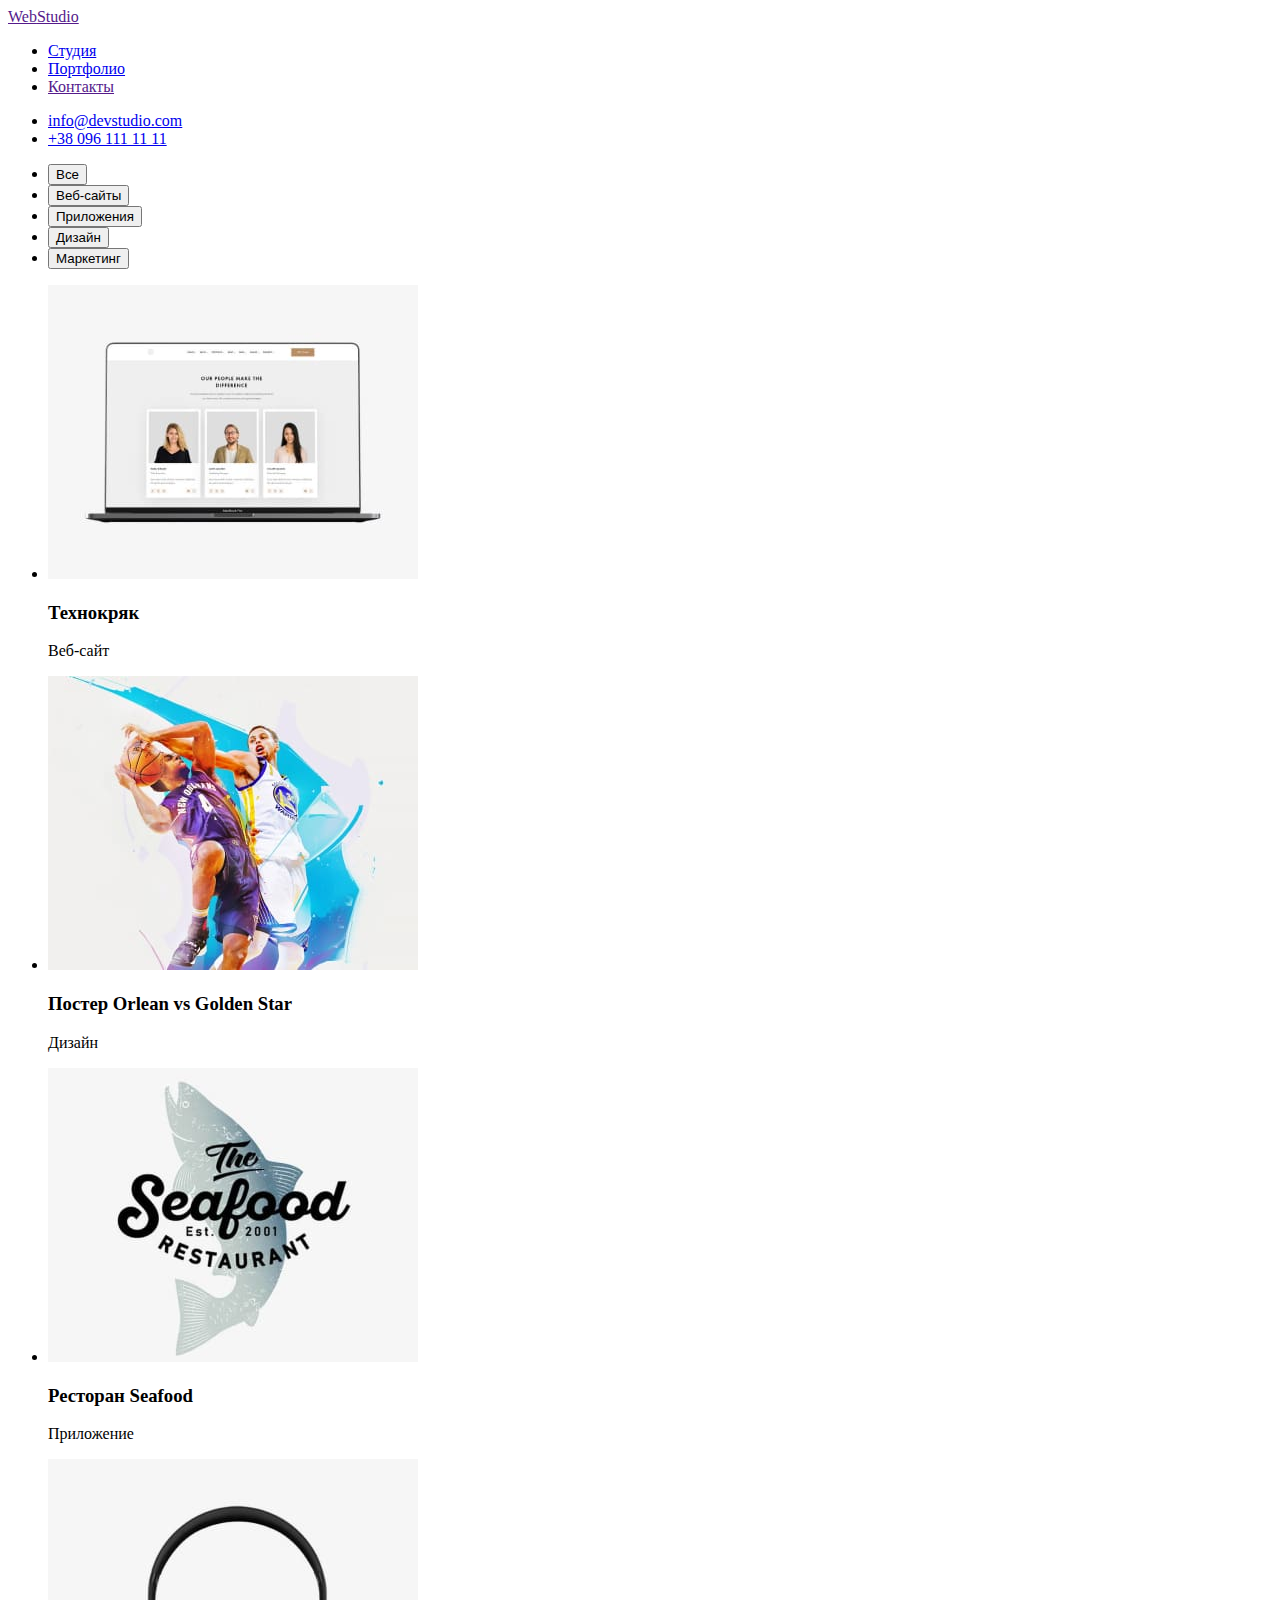
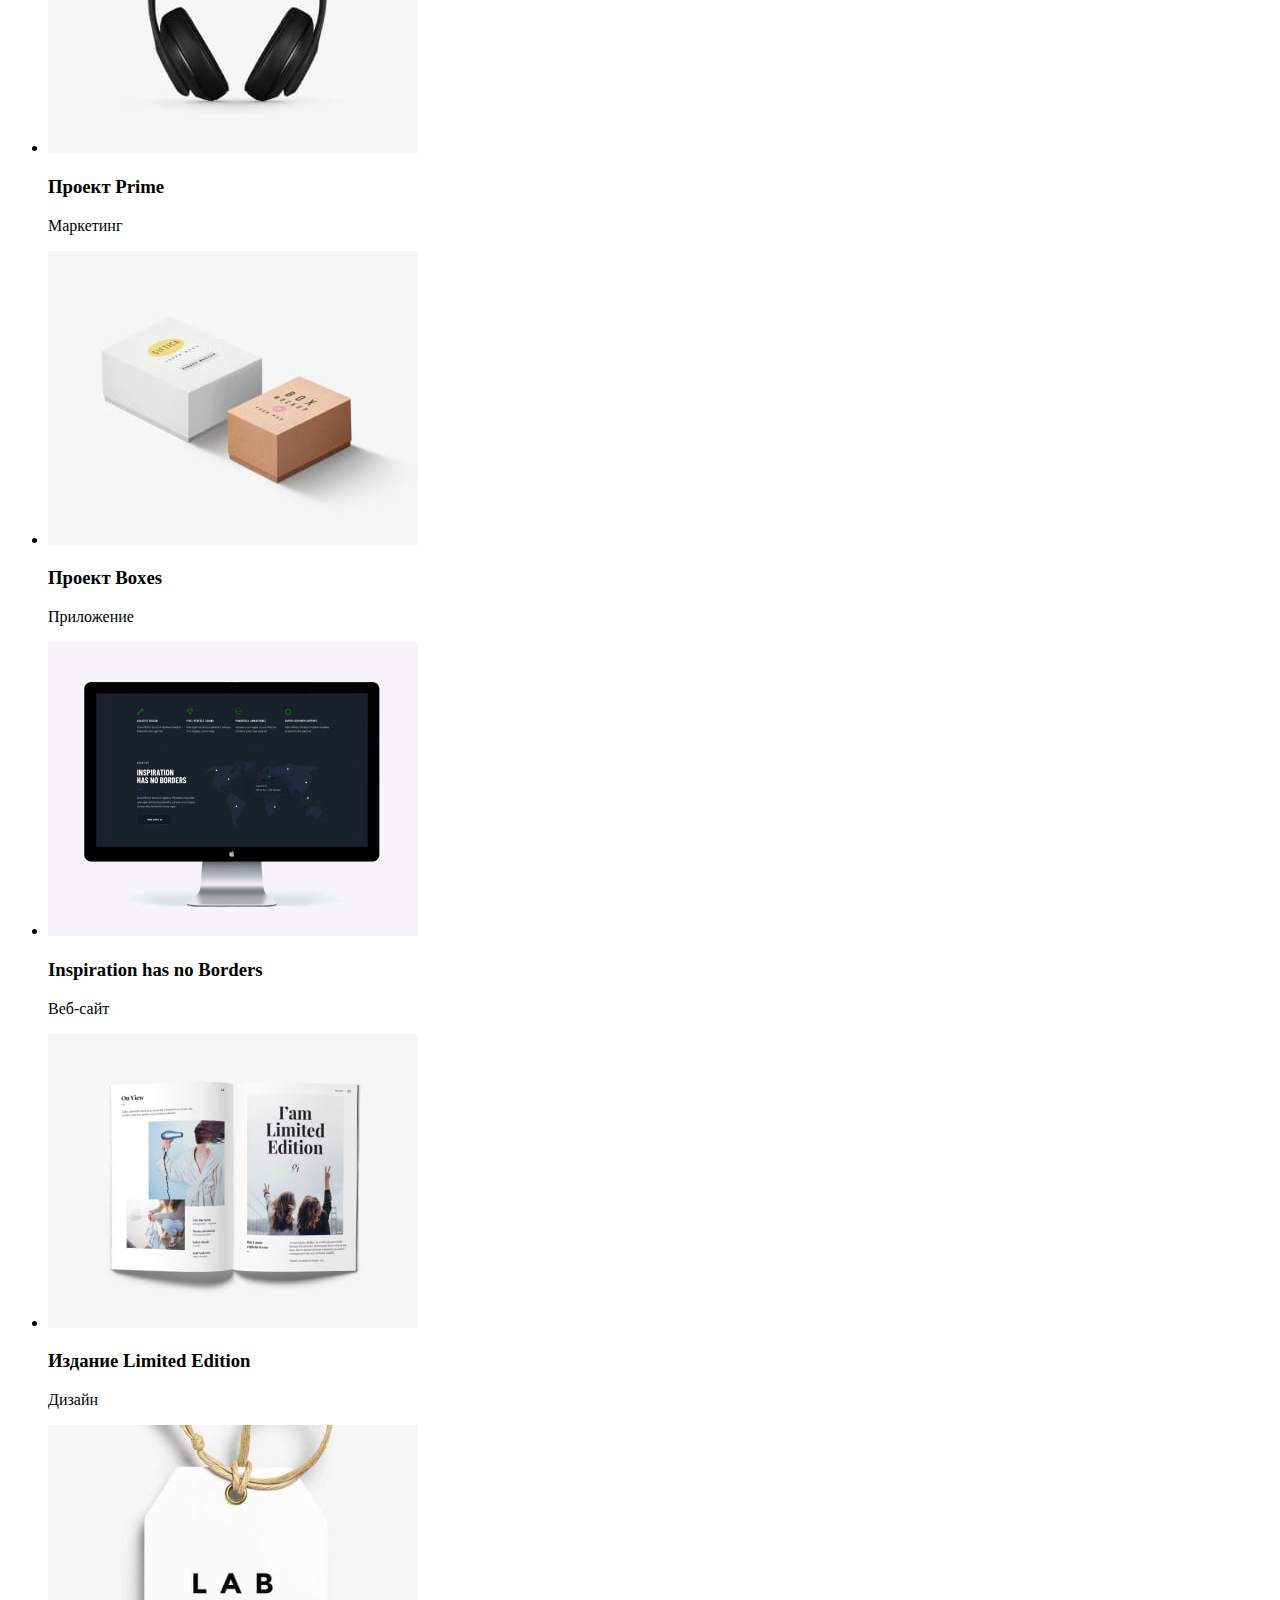
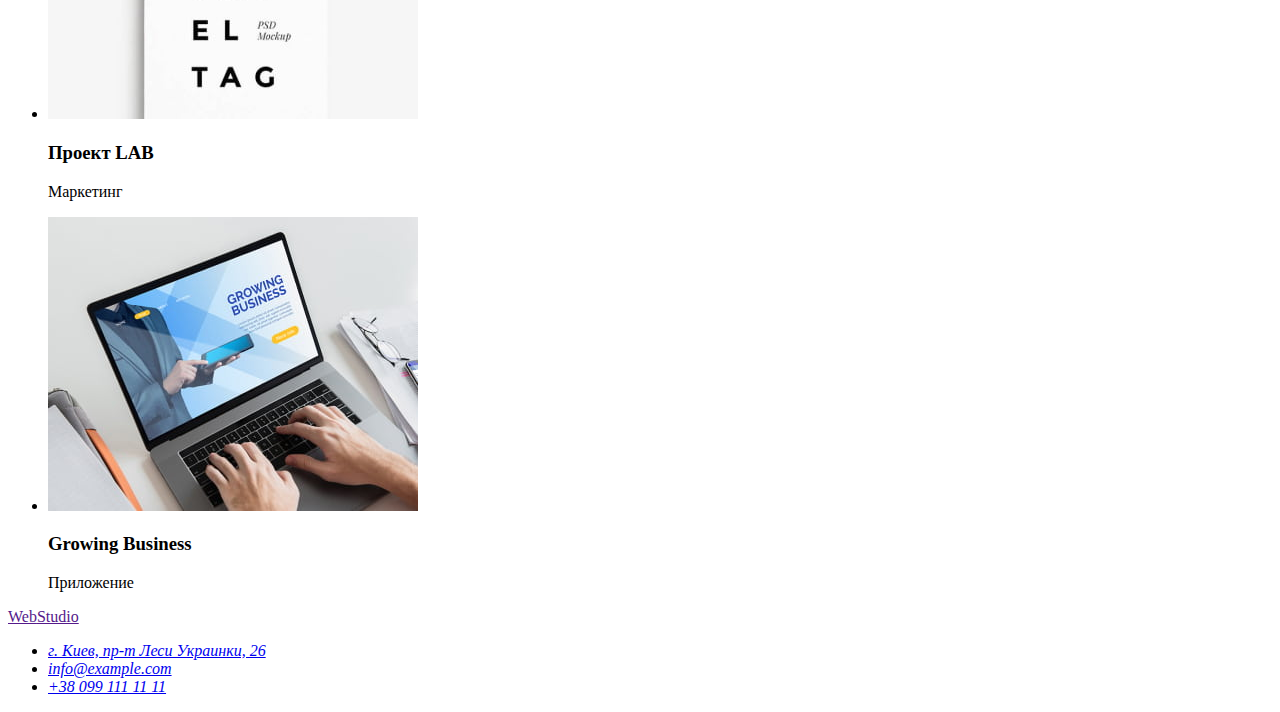
==== portfolio.html @ 14962bb7 "porfolio-page" ====
<!DOCTYPE html>
<html lang="ru">

<head>
    <meta charset="UTF-8">
    <meta http-equiv="X-UA-Compatible" content="IE=edge">
    <meta name="viewport" content="width=device-width, initial-scale=1.0">
    <title>Document</title>
    <link rel="stylesheet" href="./css/styles.css">
</head>

<body>
    <header>
        <nav>
            <a href="" lang="en"><span class="web">Web</span>Studio</a>
            <ul>
                <li><a href="./index.html">Студия</a></li>
                <li><a href="./portfolio.html">Портфолио</a></li>
                <li><a href="">Контакты</a></li>
            </ul>
        </nav>
        <ul>
            <li><a href="mailto:info@devstudio.com">info@devstudio.com</a></li>
            <li><a href="tel:+380961111111">+38 096 111 11 11</a></li>
        </ul>
    </header>

    <main>
        <section>
            <h2 style="display:none">Навигация портфолио</h2>
            <ul>
                <li><button type="button">Все</button></li>
                <li><button type="button">Веб-сайты</button></li>
                <li><button type="button">Приложения</button></li>
                <li><button type="button">Дизайн</button></li>
                <li><button type="button">Маркетинг</button></li>
            </ul>
        </section>

        <section>
            <h2 style="display:none">Примеры работ</h2>
            <ul>
                <li>
                    <img src="./images/secondpageportfolio/img1opt.jpg" alt="Ноутбук, на его экране три визитки с фото: 
                                    две девушки и один парень" 
                        width="370" height="294">
                    <h3>Технокряк</h3>
                    <p>Веб-сайт</p>
                </li>
                <li>
                    <img src="./images/secondpageportfolio/img2opt.jpg" alt="Два баскетболиста сражаются за мяч" 
                        width="370" height="294">
                    <h3>Постер <span lang="en">Orlean vs Golden Star</span></h3>
                    <p>Дизайн</p>
                </li>
                <li>
                    <img src="./images/secondpageportfolio/img3opt.jpg" alt="Логотип ресторана в виде рыбы с названием ресторана" 
                        width="370" height="294">
                    <h3>Ресторан <span lang="en">Seafood</span></h3>
                    <p>Приложение</p>
                </li>
                <li>
                    <img src="./images/secondpageportfolio/img4opt.jpg" alt="Черные полноразмерные наушники" 
                        width="370" height="294">
                    <h3>Проект <span lang="en">Prime</span></h3>
                    <p>Маркетинг</p>
                </li>
                <li>
                    <img src="./images/secondpageportfolio/img5opt.jpg" alt="Две коробки розового и белого цвета" 
                        width="370" height="294">
                    <h3>Проект <span lang="en">Boxes</span></h3>
                    <p>Приложение</p>
                </li>
                <li>
                    <img src="./images/secondpageportfolio/img6opt.jpg" alt="Экран компьютера, на котором несколко статей и карта мира" 
                        width="370" height="294">
                    <h3 span lang="en">Inspiration has no Borders</h3>
                    <p>Веб-сайт</p>
                </li>
                <li>
                    <img src="./images/secondpageportfolio/img7opt.jpg" alt="Разворот журнала со статьей и фото" 
                        width="370" height="294">
                    <h3>Издание <span lang="en">Limited Edition</span></h3>
                    <p>Дизайн</p>
                </li>
                <li>
                    <img src="./images/secondpageportfolio/img8opt.jpg" alt="Белая этикетка на веревке с названием проекта" 
                        width="370" height="294">
                    <h3>Проект <span lang="en">LAB</span></h3>
                    <p>Маркетинг</p>
                </li>
                <li>
                    <img src="./images/secondpageportfolio/img9opt.jpg" alt="Руки человека, работающего на ноутбуке, 
                                    на экране которого название приложения" 
                        width="370" height="294">
                    <h3 lang="en">Growing Business</h3>
                    <p>Приложение</p>
                </li>
            </ul>
        </section>

    </main>

    <footer>
        <a href="" lang="en"><span class="web">Web</span>Studio</a>
        <address>
            <ul>
                <li><a href="https://goo.gl/maps/6n3pDnKZSii65f8L8" target="_blank" rel="noreferrer noopener">
                        г. Киев, пр-т Леси Украинки, 26</a></li>
                <li><a href="mailto:info@example.com">info@example.com</a></li>
                <li><a href="tel:+380991111111">+38 099 111 11 11</a></li>
            </ul>
        </address>
    </footer>
    
    </body>
    
    </html>
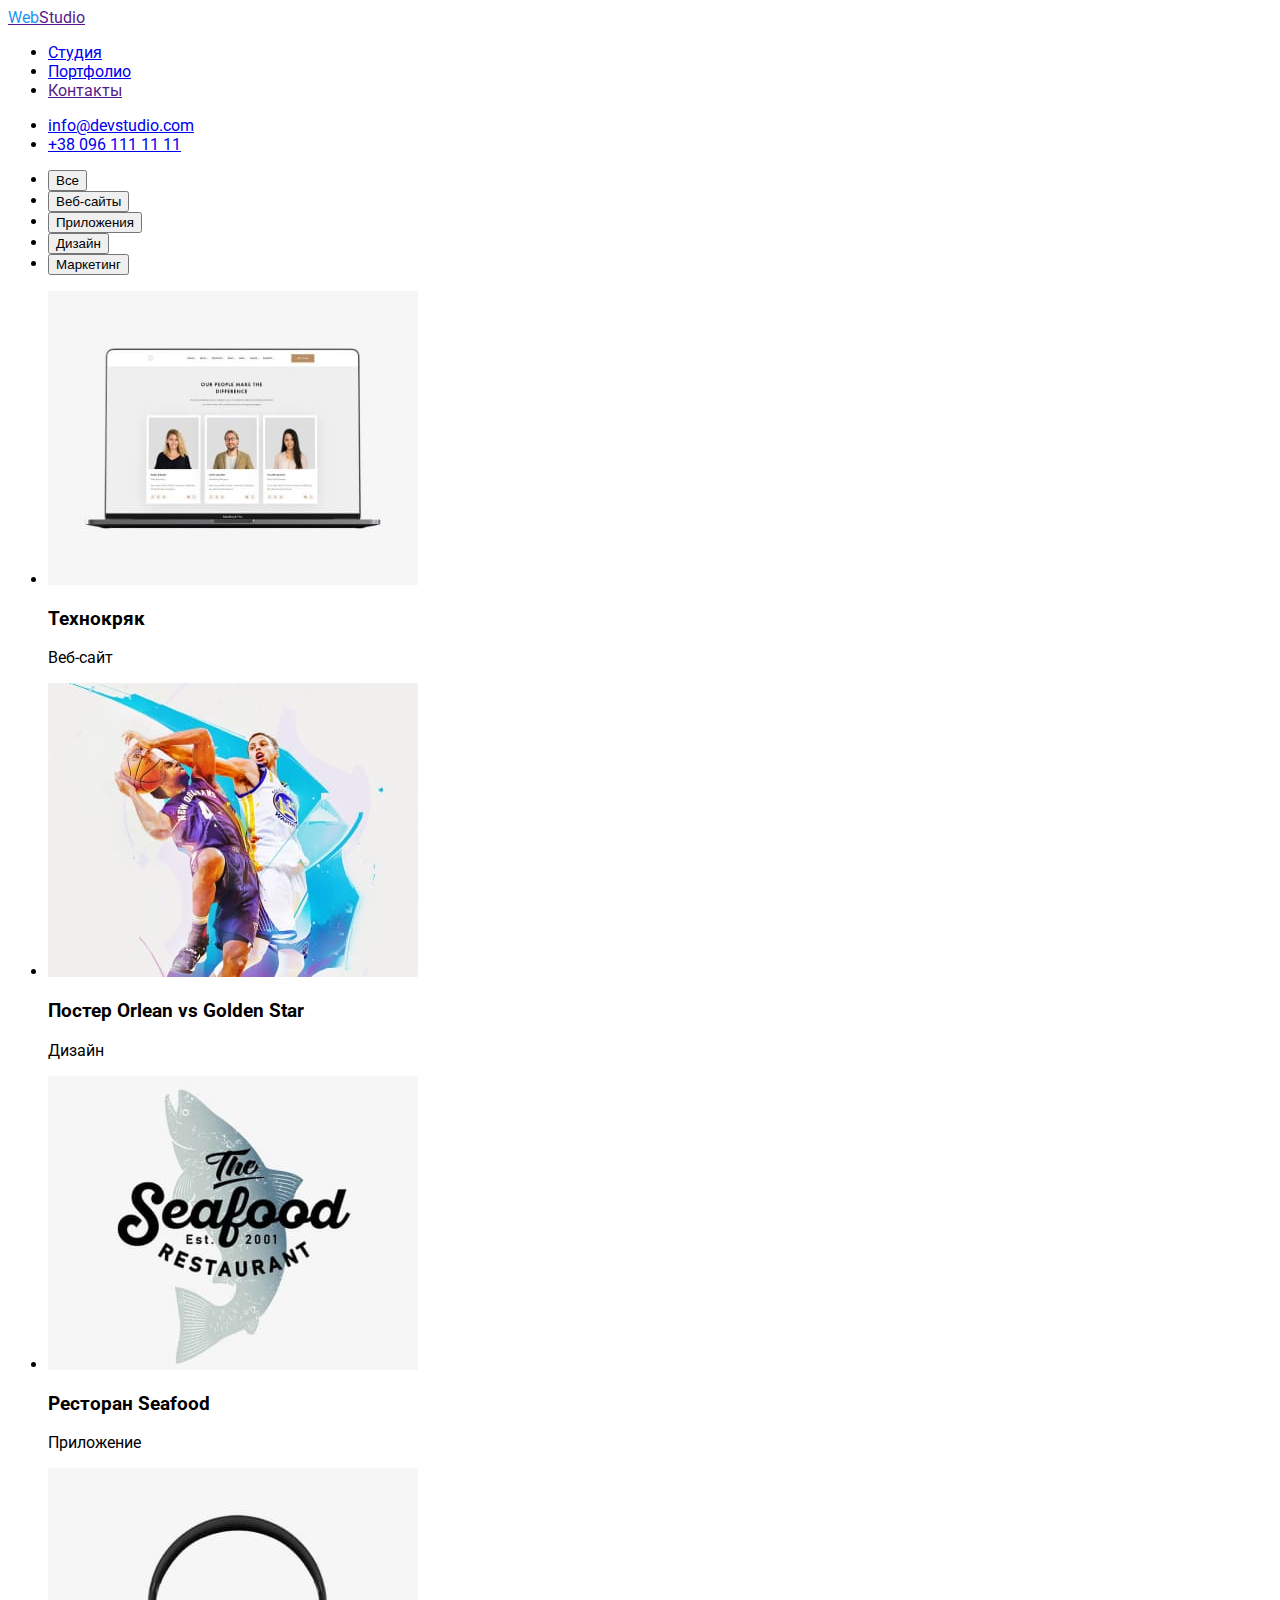
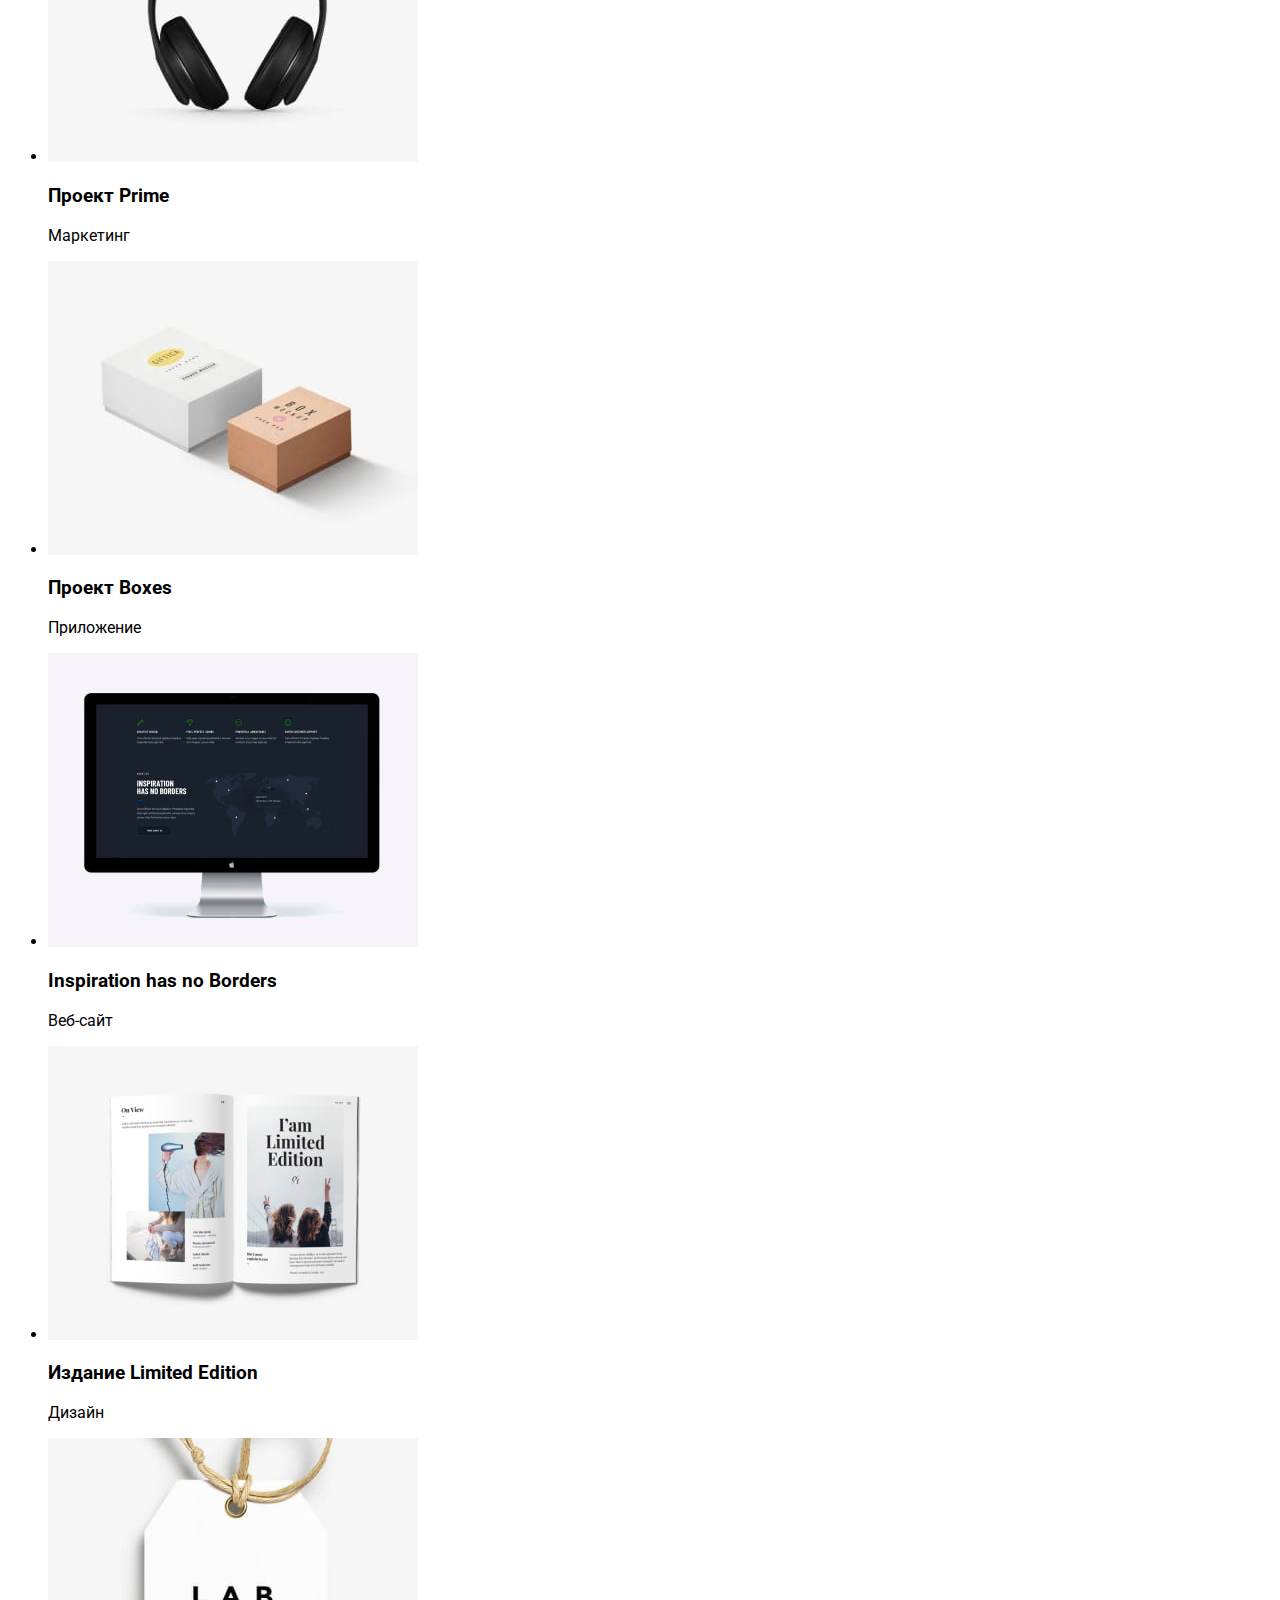
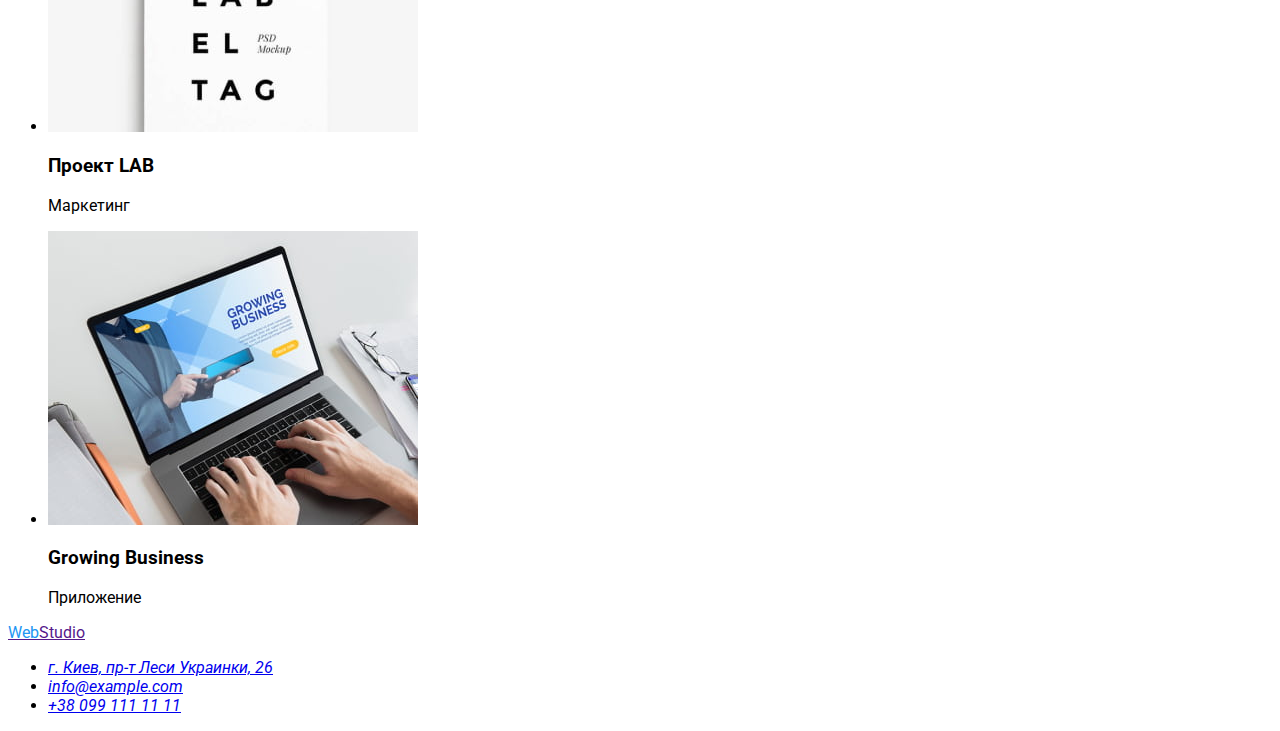
==== commit f320b2db: "main-page-font-styles" ====
--- a/portfolio.html
+++ b/portfolio.html
@@ -6,6 +6,10 @@
     <meta http-equiv="X-UA-Compatible" content="IE=edge">
     <meta name="viewport" content="width=device-width, initial-scale=1.0">
     <title>Document</title>
+    <link rel="preconnect" href="https://fonts.googleapis.com">
+    <link rel="preconnect" href="https://fonts.gstatic.com" crossorigin>
+    <link href="https://fonts.googleapis.com/css2?family=Raleway:wght@700&family=Roboto:wght@400;500;700;900&display=swap"
+        rel="stylesheet">
     <link rel="stylesheet" href="./css/styles.css">
 </head>
 
--- a/css/styles.css
+++ b/css/styles.css
@@ -0,0 +1,134 @@
+:root {
+  --logo-web-color: #2196f3;
+  --logo-studio-header-color: #000000;
+  --logo-studio-footer-color: #ffffff;
+  --main-title-color: #212121;
+  --main-text-color: #757575;
+  --accent-color: #2196f3;
+  --darkbg-text-color: #ffffff;
+}
+
+.link {
+  text-decoration: none;
+}
+.list {
+  list-style: none;
+}
+body {
+  font-family: 'Roboto', sans-serif;
+}
+.logo {
+  font-family: Raleway, sans-serif;
+  font-weight: 700;
+  font-size: 26px;
+  line-height: 1.19;
+  letter-spacing: 0.03em;
+}
+.logo-header {
+  color: var(--logo-studio-header-color);
+}
+.web {
+  color: var(--logo-web-color);
+}
+.nav-link {
+  font-weight: 500;
+  font-size: 14px;
+  line-height: 1.14;
+  letter-spacing: 0.02em;
+  color: var(--main-title-color);
+}
+.contacts-link {
+  font-weight: 500;
+  font-size: 14px;
+  line-height: 1.14;
+  letter-spacing: 0.02em;
+  color: var(--main-text-color);
+}
+.nav-link:hover,
+.nav-link:focus,
+.contacts-link:hover,
+.contacts-link:focus {
+  color: var(--accent-color);
+}
+
+.hero,
+.footer {
+  background-color: #2f303a;
+}
+.hero-title {
+  font-weight: 900;
+  font-size: 44px;
+  line-height: 1.36;
+  text-align: center;
+  letter-spacing: 0.06em;
+  text-transform: uppercase;
+  color: var(--darkbg-text-color);
+}
+.order-service {
+  font-weight: 700;
+  font-size: 16px;
+  line-height: 1.87;
+  display: flex;
+  align-items: center;
+  text-align: center;
+  letter-spacing: 0.06em;
+  background: var(--accent-color);
+  color: #ffffff;
+}
+.list-features-title {
+  font-weight: 700;
+  font-size: 14px;
+  line-height: 1.14;
+  letter-spacing: 0.03em;
+  text-transform: uppercase;
+  color: var(--main-title-color);
+}
+.list-features-text {
+  font-weight: 400;
+  font-size: 14px;
+  line-height: 1.71;
+  letter-spacing: 0.03em;
+  color: var(--main-text-color);
+}
+.activities-title,
+.ourteam-title {
+  font-weight: 700;
+  font-size: 36px;
+  line-height: 1.16;
+  text-align: center;
+  letter-spacing: 0.03em;
+  color: var(--main-title-color);
+}
+.ourteam-name {
+  font-weight: 500;
+  font-size: 16px;
+  line-height: 1.18;
+  text-align: center;
+  letter-spacing: 0.03em;
+  color: var(--main-title-color);
+}
+.ourteam-profession {
+  font-weight: 400;
+  font-size: 16px;
+  line-height: 1.18;
+  text-align: center;
+  letter-spacing: 0.03em;
+  color: var(--main-text-color);
+}
+
+.logo-footer {
+  color: var(--logo-studio-footer-color);
+}
+.footer-contacts {
+  font-style: normal;
+  font-weight: 400;
+  font-size: 14px;
+  line-height: 1.71;
+  letter-spacing: 0.03em;
+}
+.footer-address-link {
+  color: var(--darkbg-text-color);
+}
+.footer-contacts-link {
+  color: rgba(255, 255, 255, 0.6);
+}
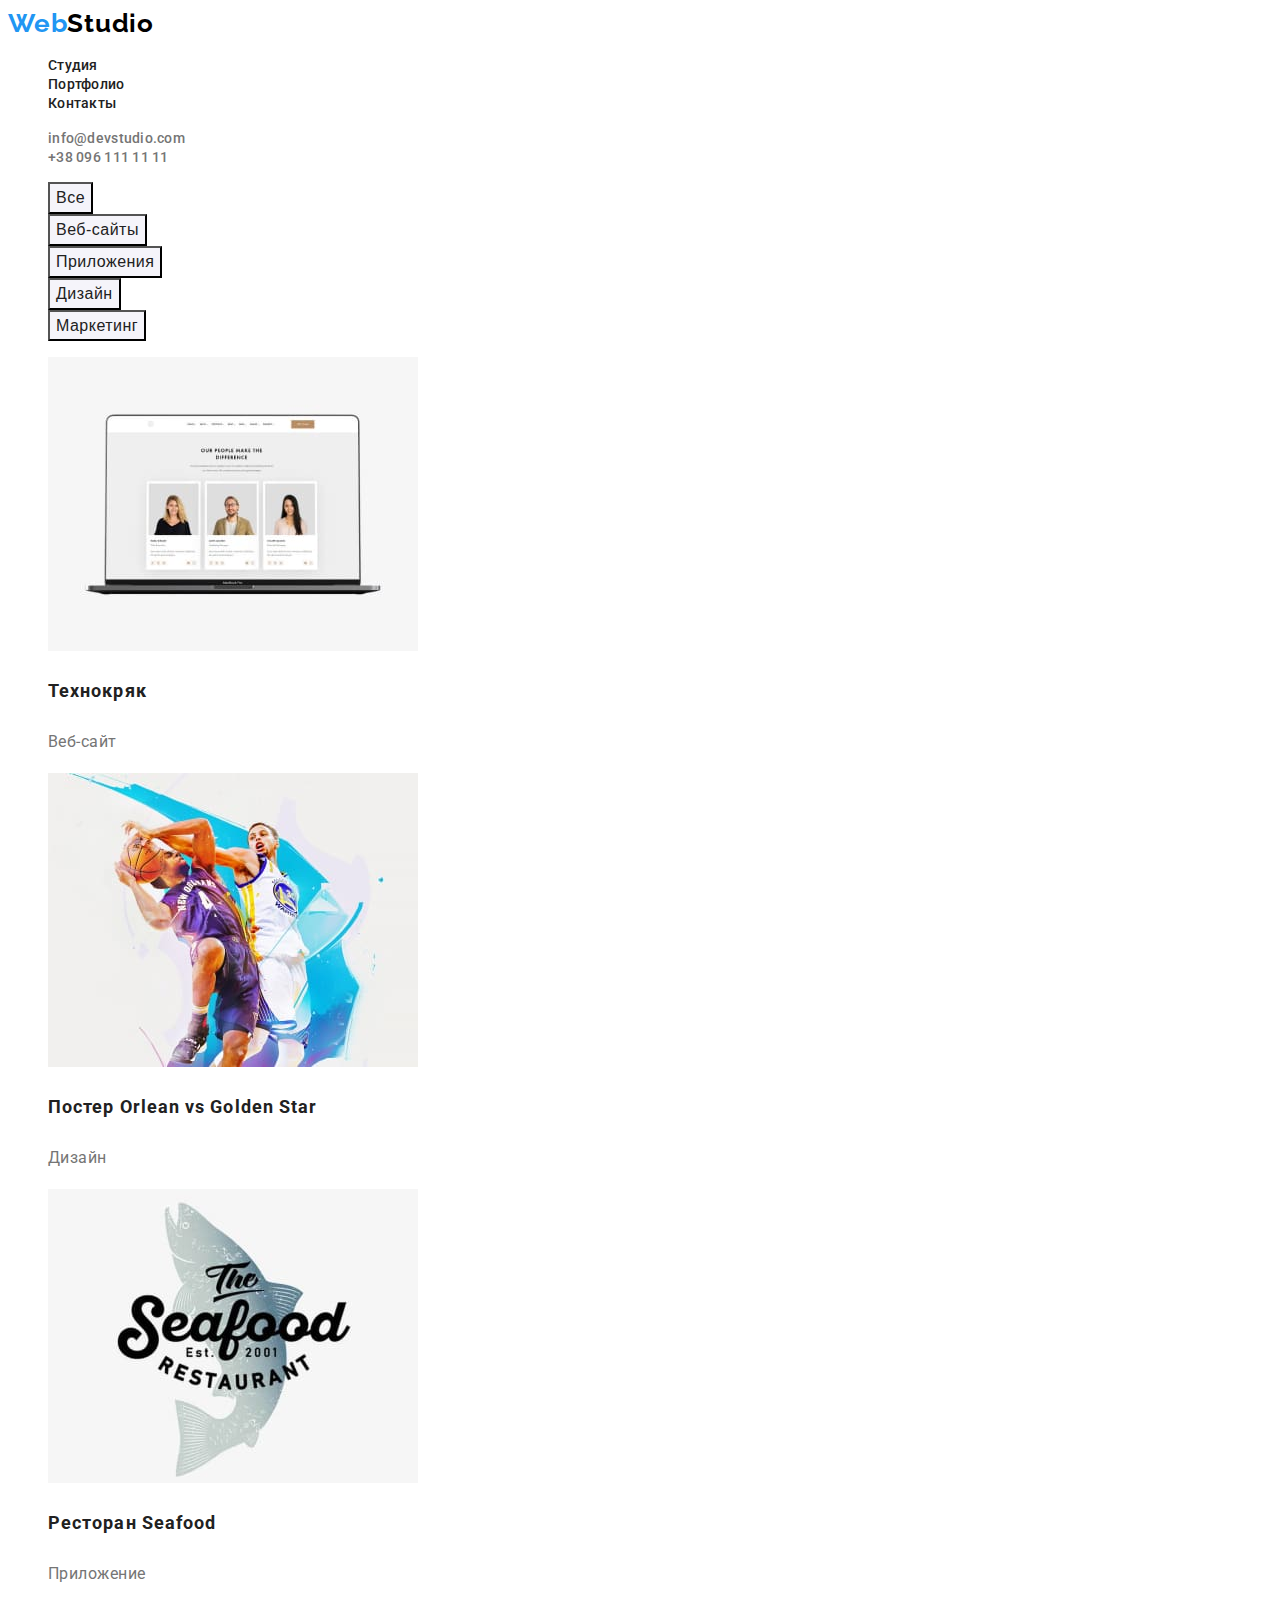
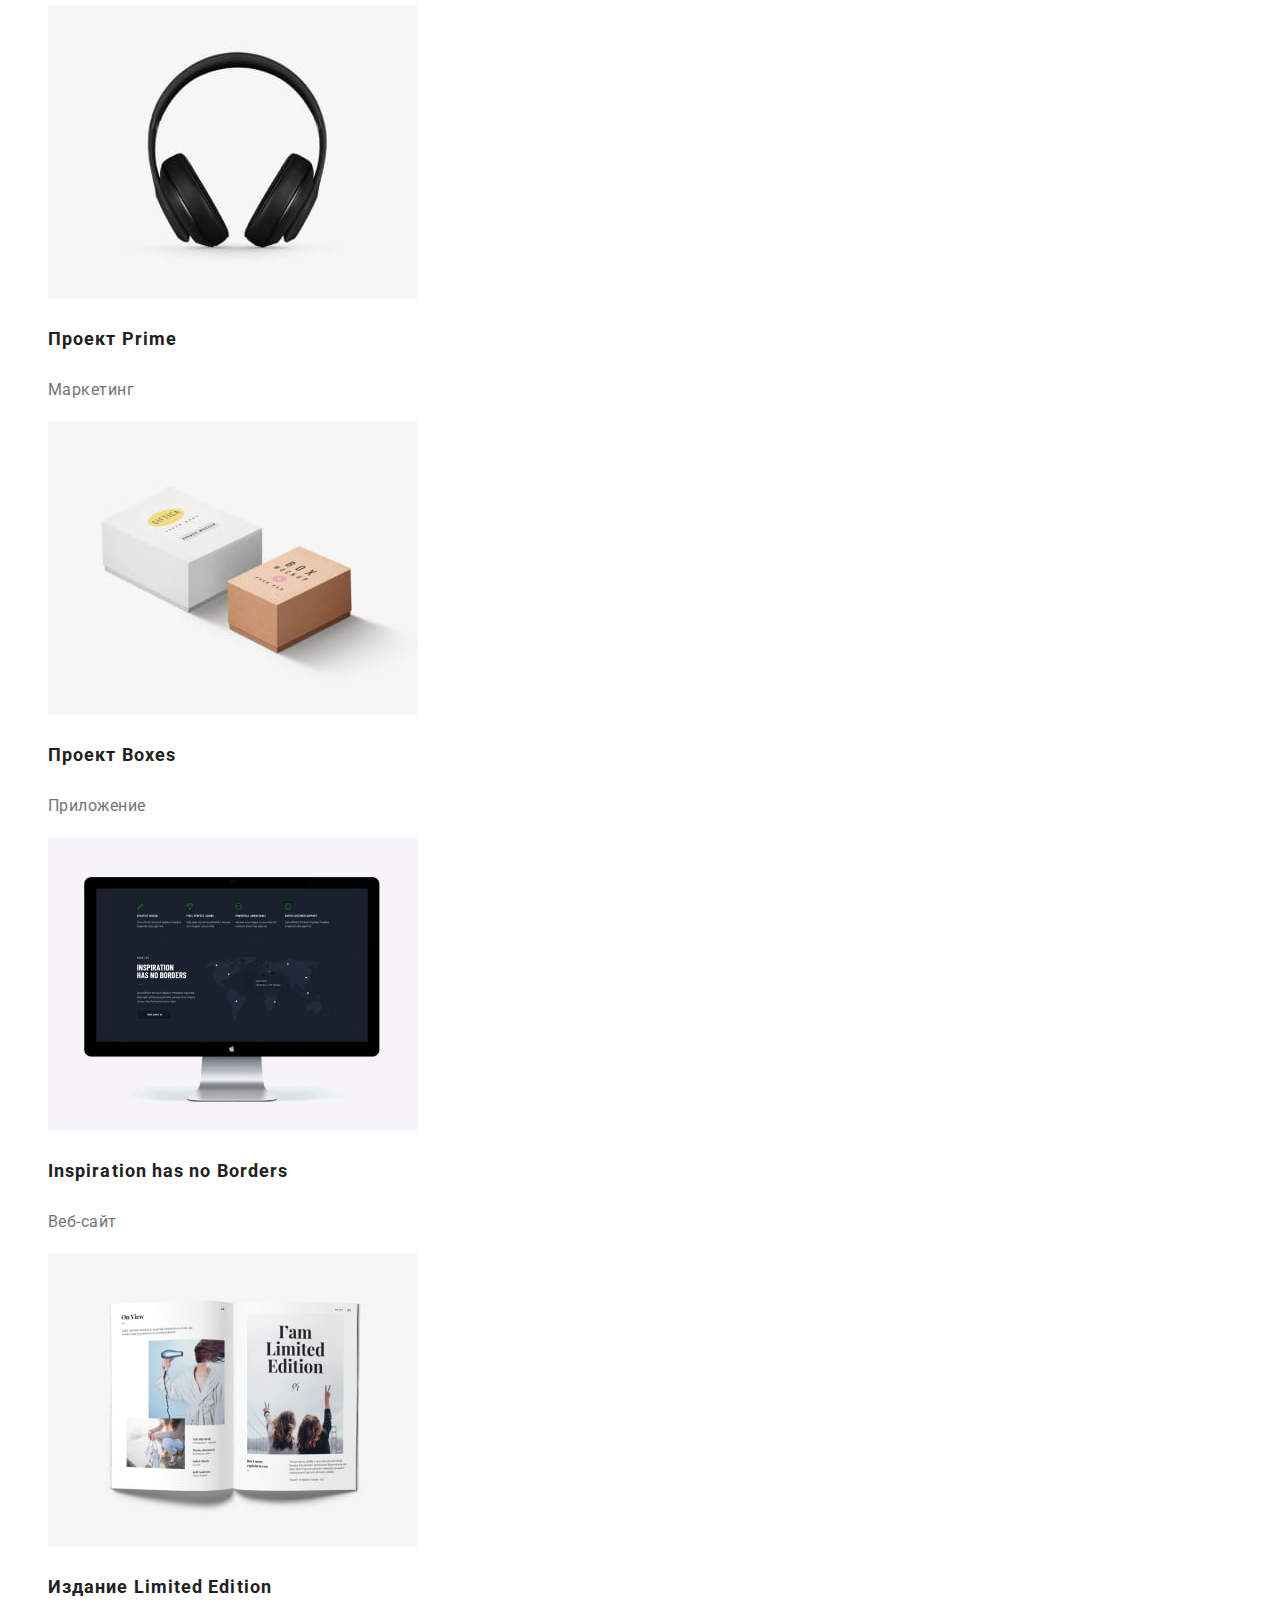
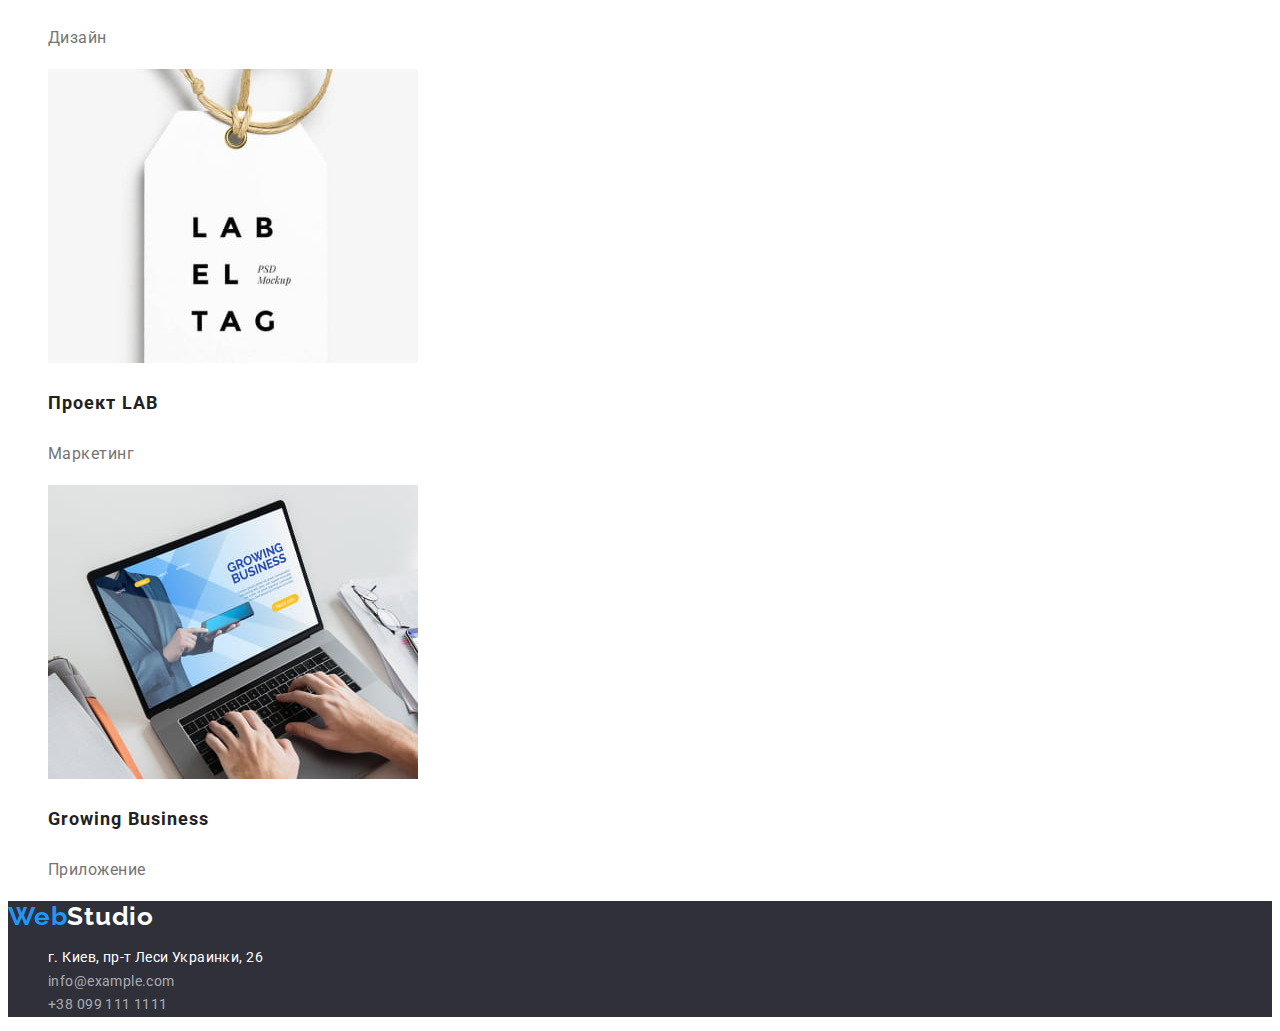
==== commit b3ab936f: "portfolio-page-font-styles" ====
--- a/portfolio.html
+++ b/portfolio.html
@@ -8,111 +8,115 @@
     <title>Document</title>
     <link rel="preconnect" href="https://fonts.googleapis.com">
     <link rel="preconnect" href="https://fonts.gstatic.com" crossorigin>
-    <link href="https://fonts.googleapis.com/css2?family=Raleway:wght@700&family=Roboto:wght@400;500;700;900&display=swap"
+    <link href="https://fonts.googleapis.com/css2?family=Raleway:wght@700&family=Roboto:wght@400;500;700&display=swap"
         rel="stylesheet">
     <link rel="stylesheet" href="./css/styles.css">
 </head>
 
 <body>
-    <header>
-        <nav>
-            <a href="" lang="en"><span class="web">Web</span>Studio</a>
-            <ul>
-                <li><a href="./index.html">Студия</a></li>
-                <li><a href="./portfolio.html">Портфолио</a></li>
-                <li><a href="">Контакты</a></li>
+    <header class="header">
+        <nav class="navigation">
+            <a class="link logo logo-header" href="" lang="en"><span class="web">Web</span>Studio</a>
+            <ul class="list list-nav">
+                <li class="list-nav-item"><a class="link nav-link" href="./index.html">Студия</a></li>
+                <li class="list-nav-item"><a class="link nav-link" href="./portfolio.html">Портфолио</a></li>
+                <li class="list-nav-item"><a class="link nav-link" href="">Контакты</a></li>
             </ul>
         </nav>
-        <ul>
-            <li><a href="mailto:info@devstudio.com">info@devstudio.com</a></li>
-            <li><a href="tel:+380961111111">+38 096 111 11 11</a></li>
+        <ul class="list list-contacts">
+            <li class="list-contacts-item"><a class="link contacts-link"
+                    href="mailto:info@devstudio.com">info@devstudio.com</a></li>
+            <li class="list-contacts-item"><a class="link contacts-link" href="tel:+380961111111">+38 096 111 11 11</a></li>
         </ul>
     </header>
 
     <main>
-        <section>
-            <h2 style="display:none">Навигация портфолио</h2>
-            <ul>
-                <li><button type="button">Все</button></li>
-                <li><button type="button">Веб-сайты</button></li>
-                <li><button type="button">Приложения</button></li>
-                <li><button type="button">Дизайн</button></li>
-                <li><button type="button">Маркетинг</button></li>
-            </ul>
-        </section>
-
-        <section>
-            <h2 style="display:none">Примеры работ</h2>
-            <ul>
-                <li>
+        <section class="portfolio">
+            <h2 style="display:none">Портфолио вебстудии</h2>
+            <ul class="list list-portfolio-btn">
+                <li class="list-portfolio-btn-item"><button class="portfolio-button" type="button">Все</button></li>
+                <li class="list-portfolio-btn-item"><button class="portfolio-button" type="button">Веб-сайты</button></li>
+                <li class="list-portfolio-btn-item"><button class="portfolio-button" type="button">Приложения</button></li>
+                <li class="list-portfolio-btn-item"><button class="portfolio-button" type="button">Дизайн</button></li>
+                <li class="list-portfolio-btn-item"><button class="portfolio-button" type="button">Маркетинг</button></li>
+            </ul>       
+            
+            <ul class="list list-portfolio-works">
+                <li class="list-portfolio-works-item">
                     <img src="./images/secondpageportfolio/img1opt.jpg" alt="Ноутбук, на его экране три визитки с фото: 
                                     две девушки и один парень" 
                         width="370" height="294">
-                    <h3>Технокряк</h3>
-                    <p>Веб-сайт</p>
+                    <h3 class="portfolio-works-title">Технокряк</h3>
+                    <p class="portfolio-works">Веб-сайт</p>
                 </li>
-                <li>
+                <li class="list-portfolio-works-item">
                     <img src="./images/secondpageportfolio/img2opt.jpg" alt="Два баскетболиста сражаются за мяч" 
                         width="370" height="294">
-                    <h3>Постер <span lang="en">Orlean vs Golden Star</span></h3>
-                    <p>Дизайн</p>
+                    <h3 class="portfolio-works-title">Постер <span lang="en">Orlean vs Golden Star</span></h3>
+                    <p class="portfolio-works">Дизайн</p>
                 </li>
-                <li>
+                <li class="list-portfolio-works-item">
                     <img src="./images/secondpageportfolio/img3opt.jpg" alt="Логотип ресторана в виде рыбы с названием ресторана" 
                         width="370" height="294">
-                    <h3>Ресторан <span lang="en">Seafood</span></h3>
-                    <p>Приложение</p>
+                    <h3 class="portfolio-works-title">Ресторан <span lang="en">Seafood</span></h3>
+                    <p class="portfolio-works">Приложение</p>
                 </li>
-                <li>
+                <li class="list-portfolio-works-item">
                     <img src="./images/secondpageportfolio/img4opt.jpg" alt="Черные полноразмерные наушники" 
                         width="370" height="294">
-                    <h3>Проект <span lang="en">Prime</span></h3>
-                    <p>Маркетинг</p>
+                    <h3 class="portfolio-works-title">Проект <span lang="en">Prime</span></h3>
+                    <p class="portfolio-works">Маркетинг</p>
                 </li>
-                <li>
+                <li class="list-portfolio-works-item">
                     <img src="./images/secondpageportfolio/img5opt.jpg" alt="Две коробки розового и белого цвета" 
                         width="370" height="294">
-                    <h3>Проект <span lang="en">Boxes</span></h3>
-                    <p>Приложение</p>
+                    <h3 class="portfolio-works-title">Проект <span lang="en">Boxes</span></h3>
+                    <p class="portfolio-works">Приложение</p>
                 </li>
-                <li>
+                <li class="list-portfolio-works-item">
                     <img src="./images/secondpageportfolio/img6opt.jpg" alt="Экран компьютера, на котором несколко статей и карта мира" 
                         width="370" height="294">
-                    <h3 span lang="en">Inspiration has no Borders</h3>
-                    <p>Веб-сайт</p>
+                    <h3 class="portfolio-works-title" lang="en">Inspiration has no Borders</h3>
+                    <p class="portfolio-works">Веб-сайт</p>
                 </li>
-                <li>
+                <li class="list-portfolio-works-item">
                     <img src="./images/secondpageportfolio/img7opt.jpg" alt="Разворот журнала со статьей и фото" 
                         width="370" height="294">
-                    <h3>Издание <span lang="en">Limited Edition</span></h3>
-                    <p>Дизайн</p>
+                    <h3 class="portfolio-works-title">Издание <span lang="en">Limited Edition</span></h3>
+                    <p class="portfolio-works">Дизайн</p>
                 </li>
-                <li>
+                <li class="list-portfolio-works-item">
                     <img src="./images/secondpageportfolio/img8opt.jpg" alt="Белая этикетка на веревке с названием проекта" 
                         width="370" height="294">
-                    <h3>Проект <span lang="en">LAB</span></h3>
-                    <p>Маркетинг</p>
+                    <h3 class="portfolio-works-title">Проект <span lang="en">LAB</span></h3>
+                    <p class="portfolio-works">Маркетинг</p>
                 </li>
-                <li>
+                <li class="list-portfolio-works-item">
                     <img src="./images/secondpageportfolio/img9opt.jpg" alt="Руки человека, работающего на ноутбуке, 
                                     на экране которого название приложения" 
                         width="370" height="294">
-                    <h3 lang="en">Growing Business</h3>
-                    <p>Приложение</p>
+                    <h3 class="portfolio-works-title" lang="en">Growing Business</h3>
+                    <p class="portfolio-works">Приложение</p>
                 </li>
             </ul>
         </section>
 
     </main>
 
-    <footer>
-        <a href="" lang="en"><span class="web">Web</span>Studio</a>
-        <address>
-            <ul>
-                <li><a href="https://goo.gl/maps/6n3pDnKZSii65f8L8" target="_blank" rel="noreferrer noopener">
-                        г. Киев, пр-т Леси Украинки, 26</a></li>
-                <li><a href="mailto:info@example.com">info@example.com</a></li>
-                <li><a href="tel:+380991111111">+38 099 111 11 11</a></li>
+    <footer class="footer">
+        <a class="link logo logo-footer" href="" lang="en"><span class="web">Web</span>Studio</a>
+        <address class="footer-contacts">
+            <ul class="list list-footer">
+                <li class="list-footer-item"><a class="link footer-address-link"
+                    href="https://goo.gl/maps/6n3pDnKZSii65f8L8" target="_blank" rel="noreferrer noopener">
+                        г. Киев, пр-т Леси Украинки, 26</a>
+                </li>
+                <li class="list-footer-item"><a class="link footer-contacts-link"
+                    href="mailto:info@example.com">info@example.com</a>
+                </li>
+                <li class="list-footer-item"><a class="link footer-contacts-link" 
+                    href="tel:+380991111111">+38 099 111 1111</a>
+                </li>
             </ul>
         </address>
     </footer>
--- a/css/styles.css
+++ b/css/styles.css
@@ -6,6 +6,7 @@
   --main-text-color: #757575;
   --accent-color: #2196f3;
   --darkbg-text-color: #ffffff;
+  --button-bg-color: #f5f4fa;
 }
 
 .link {
@@ -116,6 +117,39 @@
   color: var(--main-text-color);
 }
 
+/*-------portfolio-page-------- */
+
+.portfolio-button {
+  font-weight: 500;
+  font-size: 16px;
+  line-height: 1.62;
+  text-align: center;
+  letter-spacing: 0.03em;
+  color: var(--main-title-color);
+  background-color: var(--button-bg-color);
+}
+.portfolio-button:hover,
+.portfolio-button:focus {
+  background-color: var(--accent-color);
+  color: var(--darkbg-text-color);
+}
+.portfolio-works-title {
+  font-weight: 700;
+  font-size: 18px;
+  line-height: 2;
+  letter-spacing: 0.06em;
+  color: var(--main-title-color);
+}
+.portfolio-works {
+  font-weight: 400;
+  font-size: 16px;
+  line-height: 1.87;
+  letter-spacing: 0.03em;
+  color: var(--main-text-color);
+}
+
+/*------------footer-styles--------*/
+
 .logo-footer {
   color: var(--logo-studio-footer-color);
 }
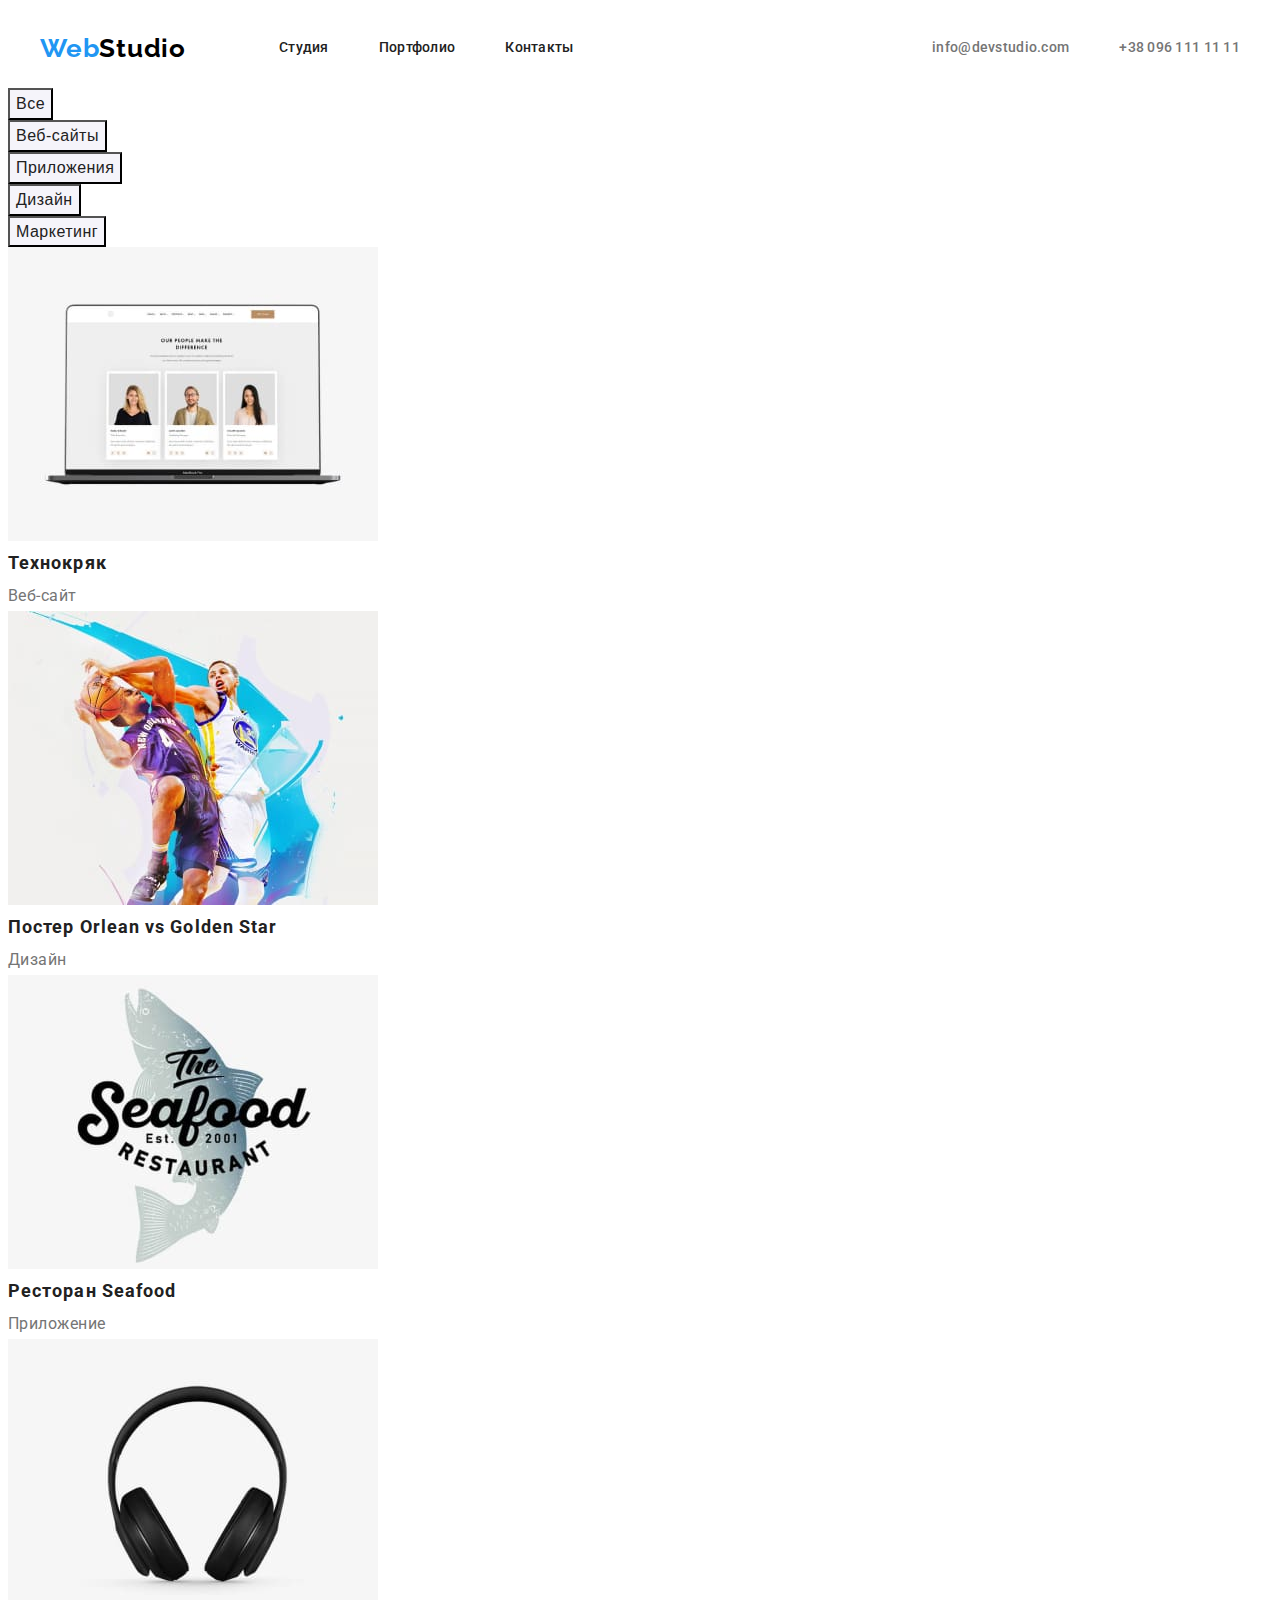
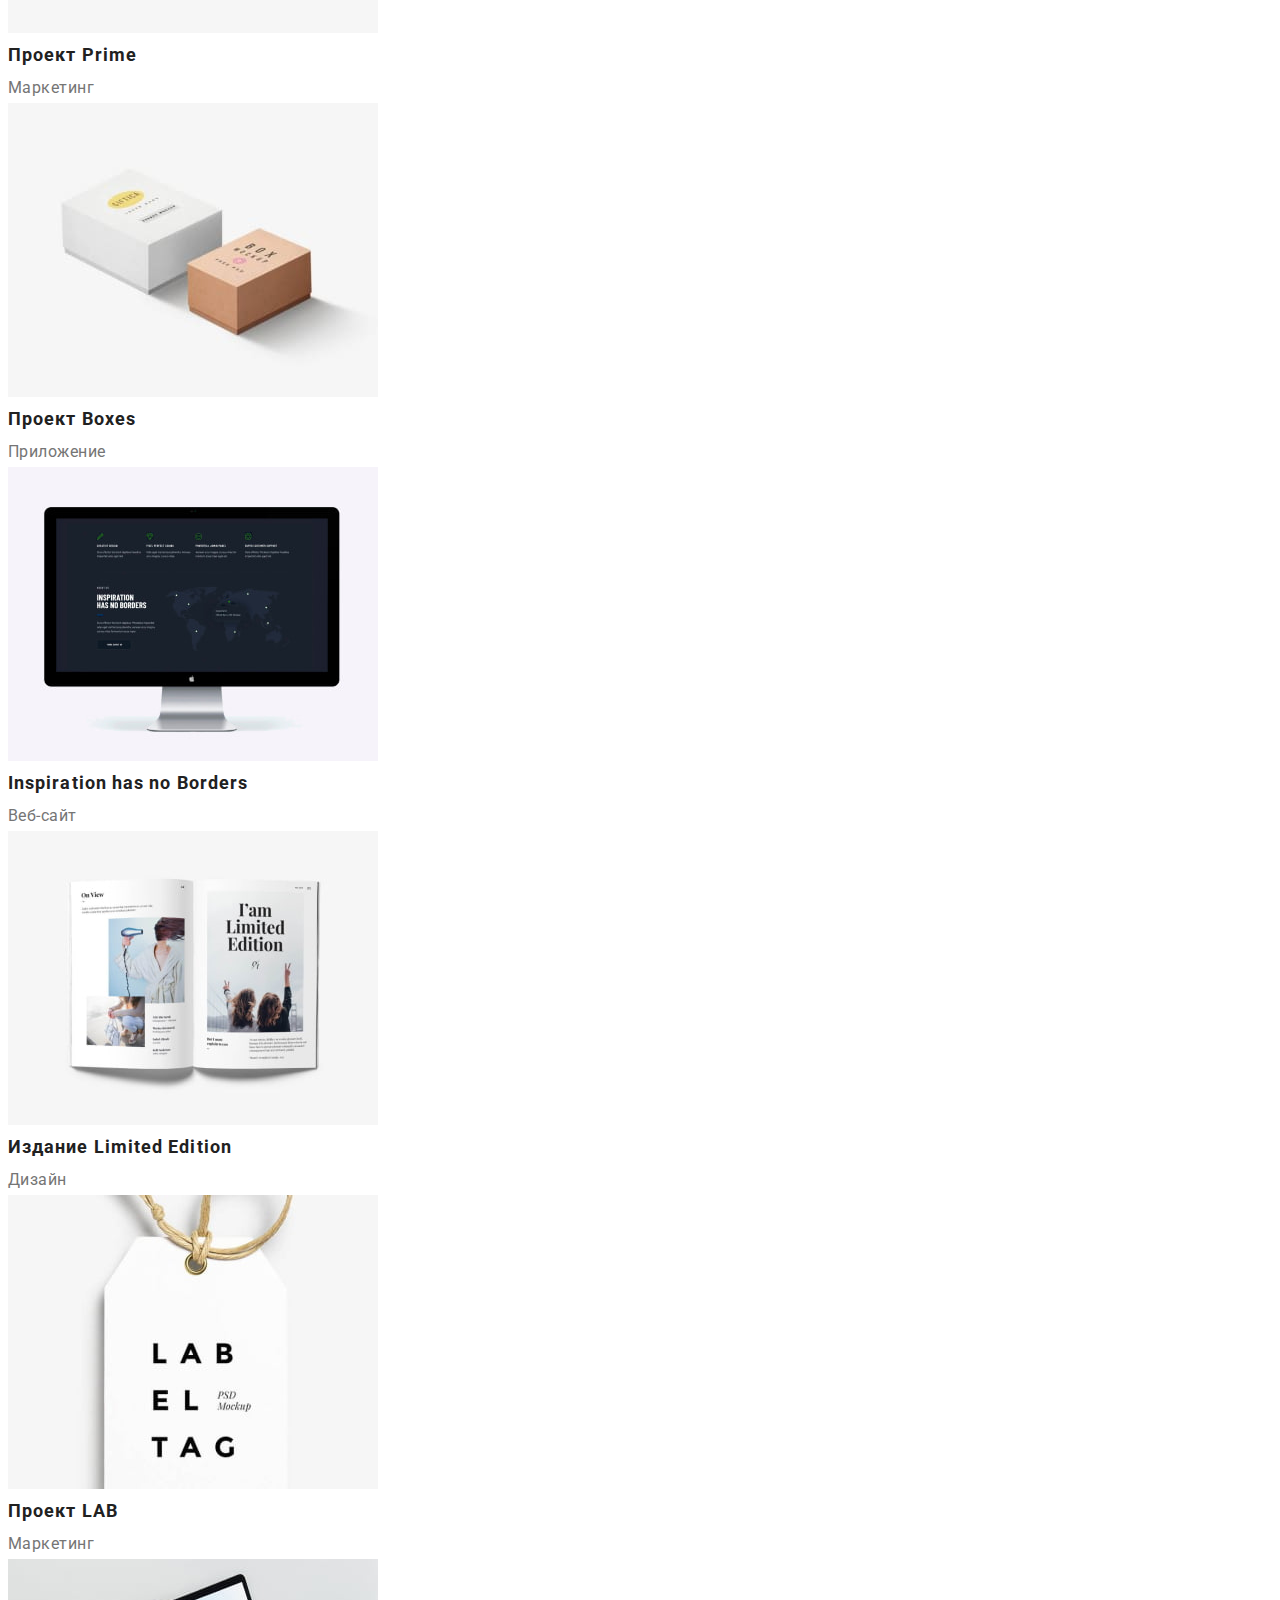
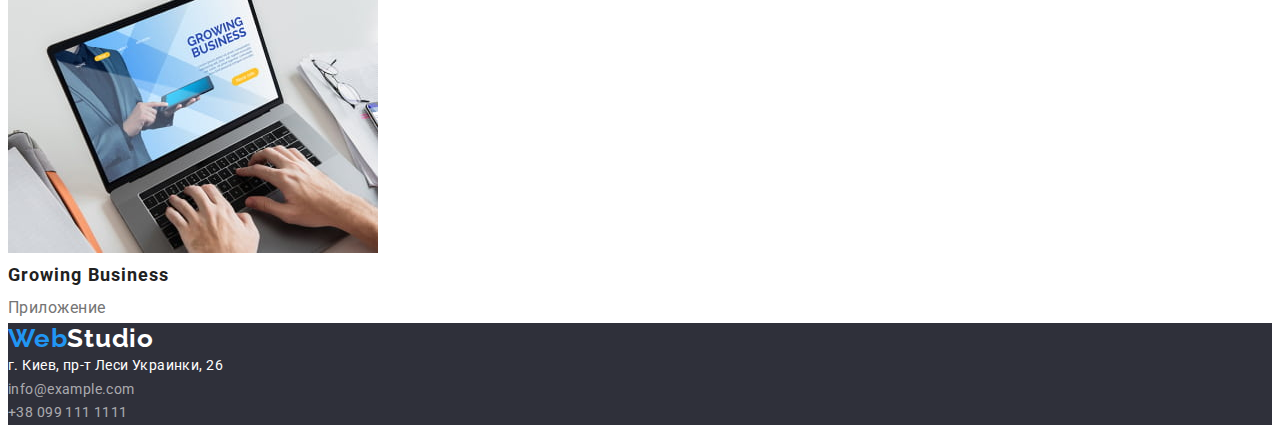
==== commit 2c07690e: "header positioning" ====
--- a/portfolio.html
+++ b/portfolio.html
@@ -10,24 +10,31 @@
     <link rel="preconnect" href="https://fonts.gstatic.com" crossorigin>
     <link href="https://fonts.googleapis.com/css2?family=Raleway:wght@700&family=Roboto:wght@400;500;700&display=swap"
         rel="stylesheet">
+    <link rel="stylesheet" href="https://cdnjs.cloudflare.com/ajax/libs/modern-normalize/1.1.0/modern-normalize.min.css"
+        integrity="sha512-wpPYUAdjBVSE4KJnH1VR1HeZfpl1ub8YT/NKx4PuQ5NmX2tKuGu6U/JRp5y+Y8XG2tV+wKQpNHVUX03MfMFn9Q=="
+        crossorigin="anonymous" referrerpolicy="no-referrer" />
     <link rel="stylesheet" href="./css/styles.css">
 </head>
 
 <body>
+
     <header class="header">
-        <nav class="navigation">
-            <a class="link logo logo-header" href="" lang="en"><span class="web">Web</span>Studio</a>
-            <ul class="list list-nav">
-                <li class="list-nav-item"><a class="link nav-link" href="./index.html">Студия</a></li>
-                <li class="list-nav-item"><a class="link nav-link" href="./portfolio.html">Портфолио</a></li>
-                <li class="list-nav-item"><a class="link nav-link" href="">Контакты</a></li>
+        <div class="container header-flex-cont">
+            <nav class="navigation">
+                <a class="link logo logo-header" href="" lang="en"><span class="web">Web</span>Studio</a>
+                <ul class="list list-nav">
+                    <li class="list-nav-item"><a class="link nav-link" href="./index.html">Студия</a></li>
+                    <li class="list-nav-item"><a class="link nav-link" href="./portfolio.html">Портфолио</a></li>
+                    <li class="list-nav-item"><a class="link nav-link" href="">Контакты</a></li>
+                </ul>
+            </nav>
+            <ul class="list list-contacts">
+                <li class="list-contacts-item"><a class="link contacts-link"
+                        href="mailto:info@devstudio.com">info@devstudio.com</a></li>
+                <li class="list-contacts-item"><a class="link contacts-link" href="tel:+380961111111">+38 096 111 11 11</a>
+                </li>
             </ul>
-        </nav>
-        <ul class="list list-contacts">
-            <li class="list-contacts-item"><a class="link contacts-link"
-                    href="mailto:info@devstudio.com">info@devstudio.com</a></li>
-            <li class="list-contacts-item"><a class="link contacts-link" href="tel:+380961111111">+38 096 111 11 11</a></li>
-        </ul>
+        </div>
     </header>
 
     <main>
--- a/css/styles.css
+++ b/css/styles.css
@@ -9,42 +9,110 @@
   --button-bg-color: #f5f4fa;
 }
 
+body {
+  font-family: 'Roboto', sans-serif;
+}
+
+p,
+h1,
+h2,
+h3,
+h4,
+h5,
+h6 {
+  margin-top: 0;
+  margin-bottom: 0;
+}
+
+ul {
+  margin-top: 0;
+  margin-bottom: 0;
+  padding-left: 0;
+}
+
 .link {
   text-decoration: none;
 }
+
 .list {
   list-style: none;
 }
-body {
-  font-family: 'Roboto', sans-serif;
-}
+.container {
+  width: 1200px;
+  padding-left: 15px;
+  padding-right: 15px;
+  margin: 0 auto;
+}
+
+/*-----------header------------*/
+
+.header-flex-cont {
+  display: flex;
+  align-items: center;
+}
+
+.navigation {
+  display: flex;
+  align-items: center;
+}
+
+.list-nav {
+  display: flex;
+}
+
+.list-contacts {
+  display: flex;
+  margin-left: auto;
+}
+
+.list-nav-item:not(:last-child) {
+  margin-right: 50px;
+}
+
+.list-contacts-item:not(:last-child) {
+  margin-right: 50px;
+}
+
 .logo {
+  display: block;
+  margin-right: 93px;
   font-family: Raleway, sans-serif;
   font-weight: 700;
   font-size: 26px;
   line-height: 1.19;
   letter-spacing: 0.03em;
 }
+
 .logo-header {
   color: var(--logo-studio-header-color);
 }
+
 .web {
   color: var(--logo-web-color);
 }
+
 .nav-link {
+  display: block;
+  padding-top: 32px;
+  padding-bottom: 32px;
   font-weight: 500;
   font-size: 14px;
   line-height: 1.14;
   letter-spacing: 0.02em;
   color: var(--main-title-color);
 }
+
 .contacts-link {
+  display: block;
+  padding-top: 32px;
+  padding-bottom: 32px;
   font-weight: 500;
   font-size: 14px;
   line-height: 1.14;
   letter-spacing: 0.02em;
   color: var(--main-text-color);
 }
+
 .nav-link:hover,
 .nav-link:focus,
 .contacts-link:hover,
@@ -56,6 +124,7 @@
 .footer {
   background-color: #2f303a;
 }
+
 .hero-title {
   font-weight: 900;
   font-size: 44px;
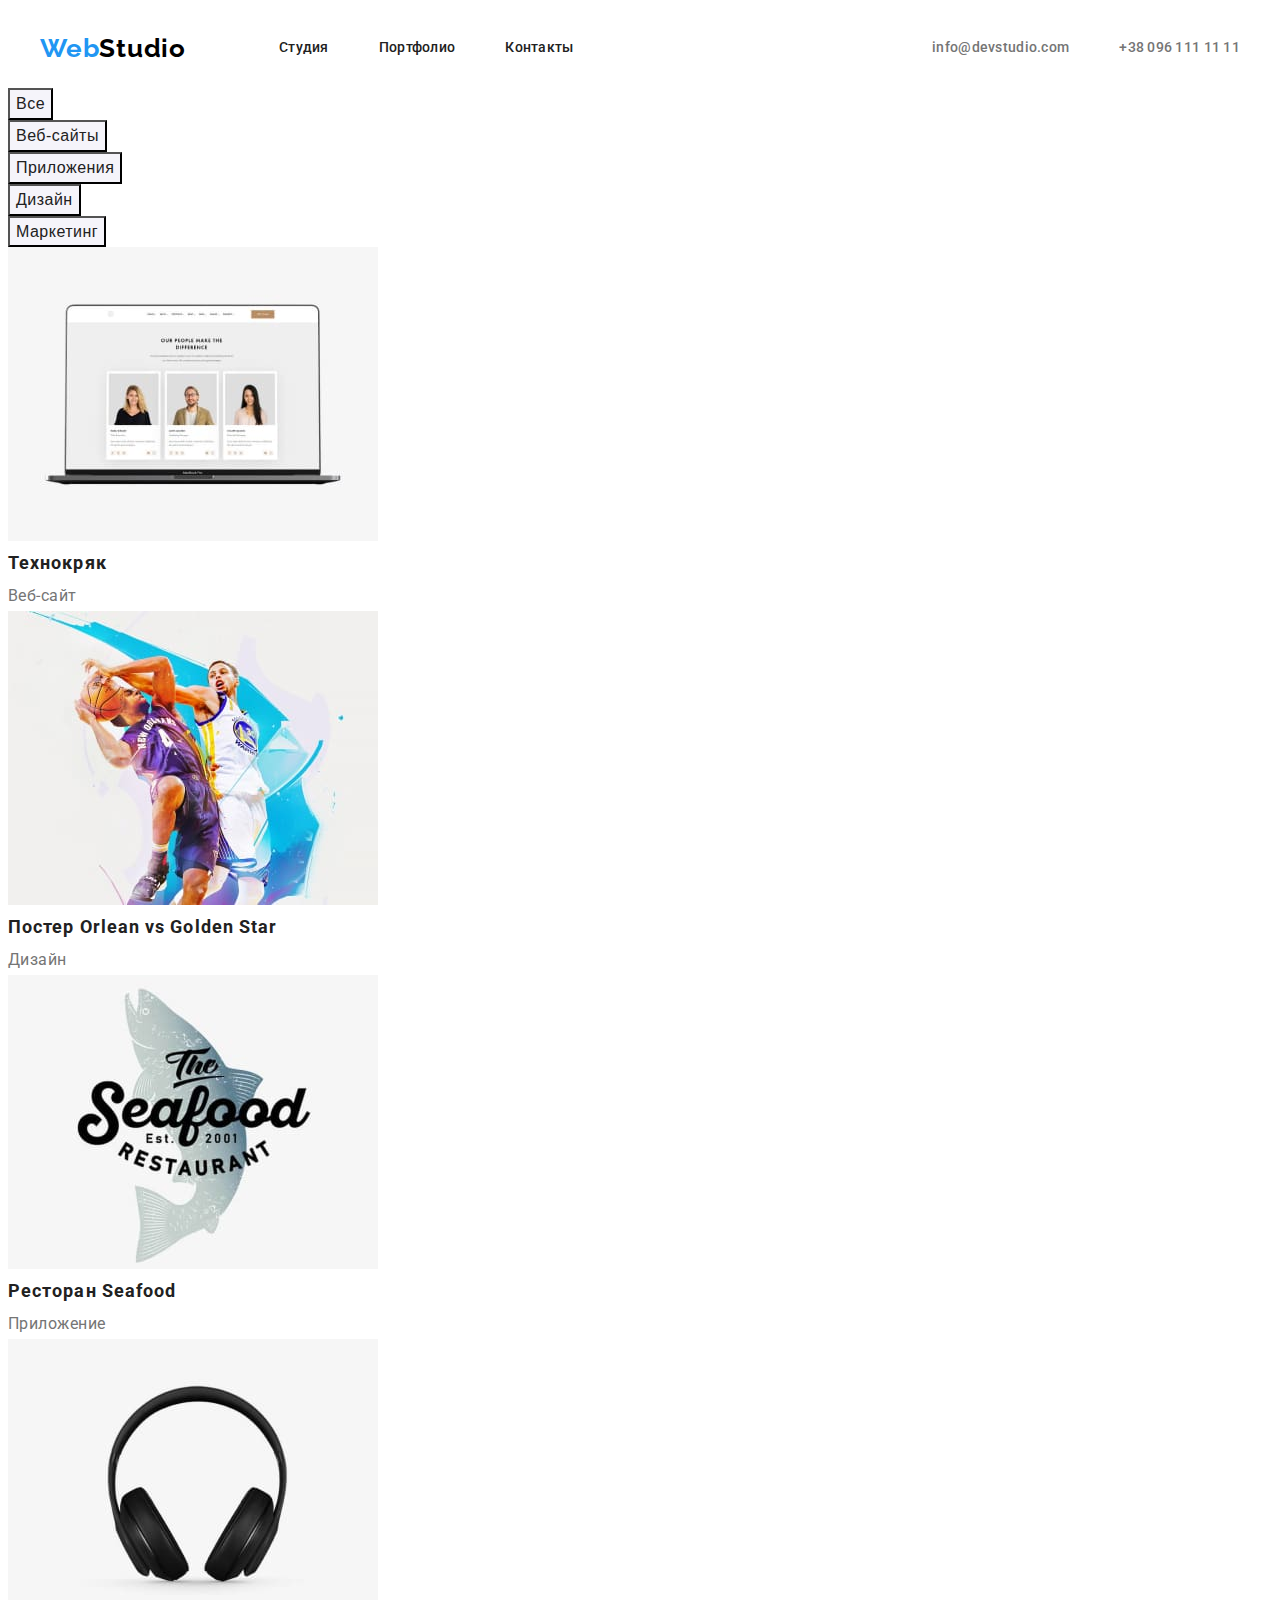
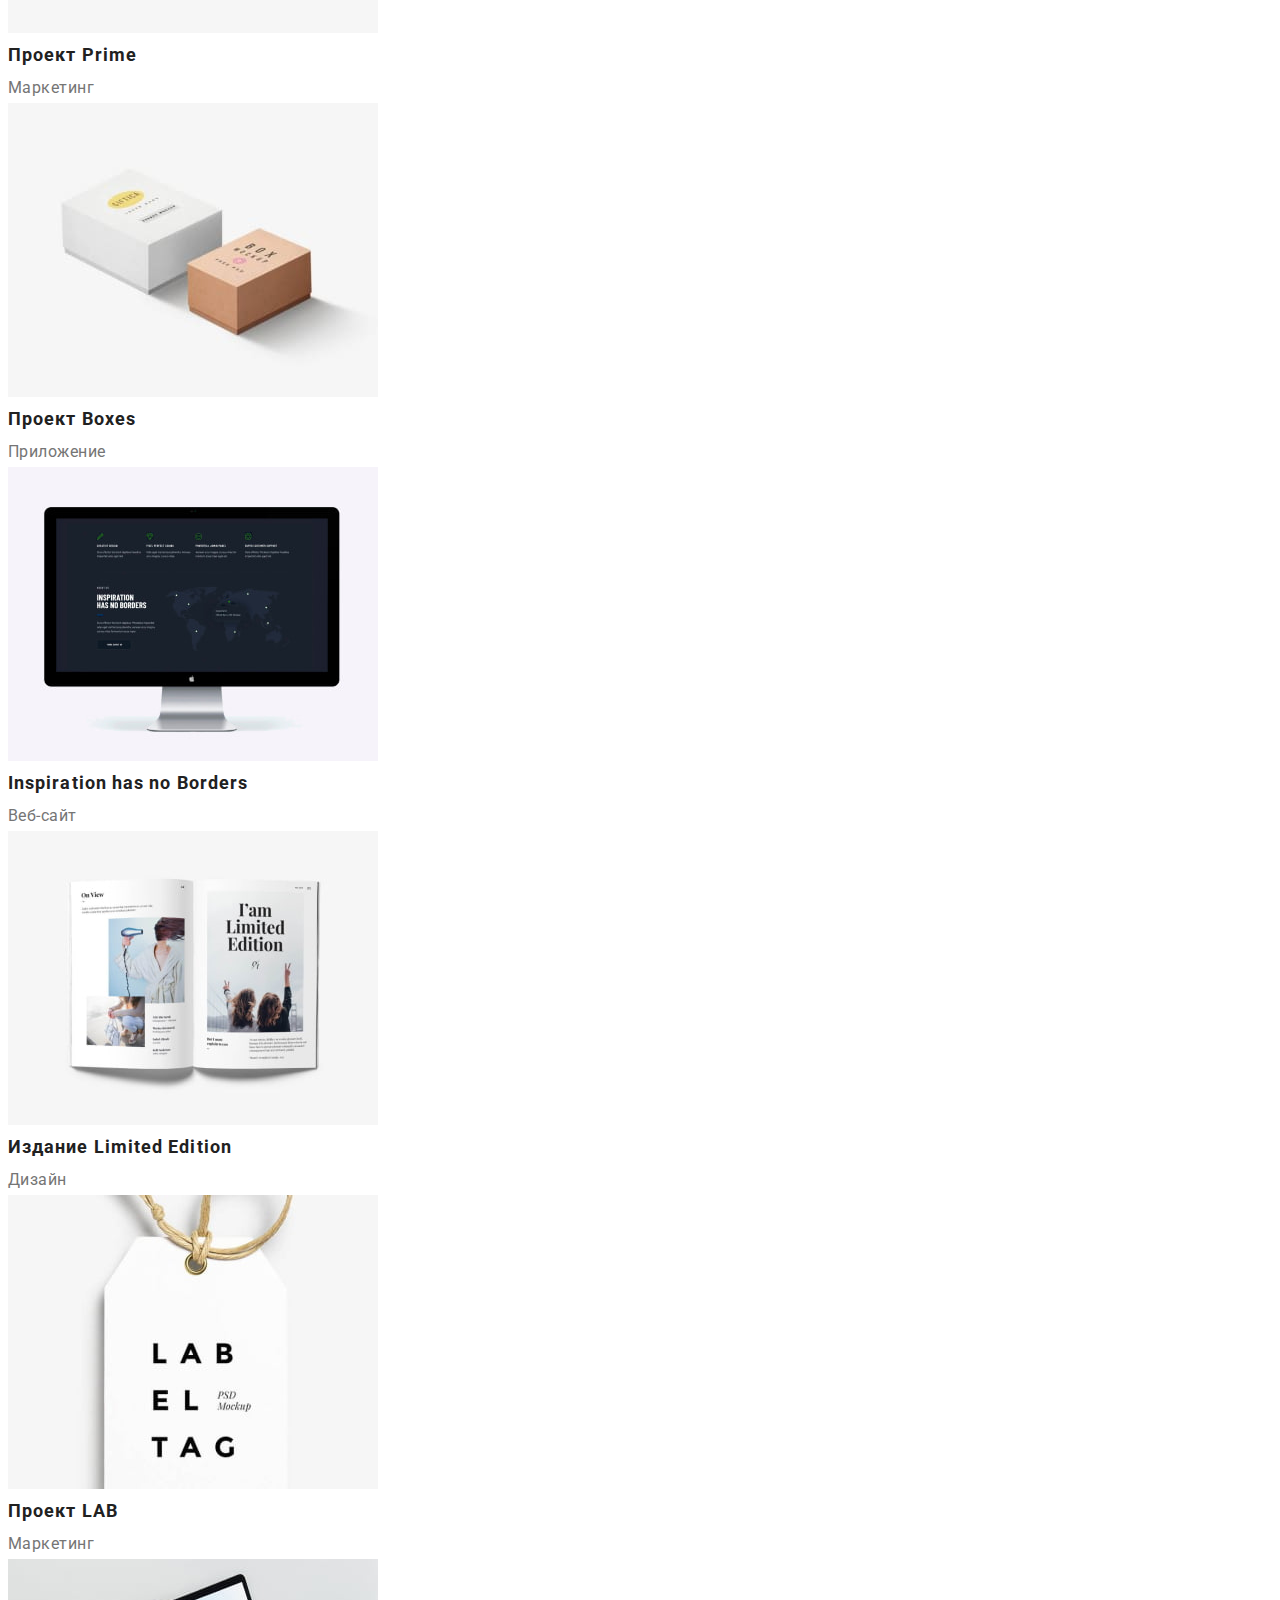
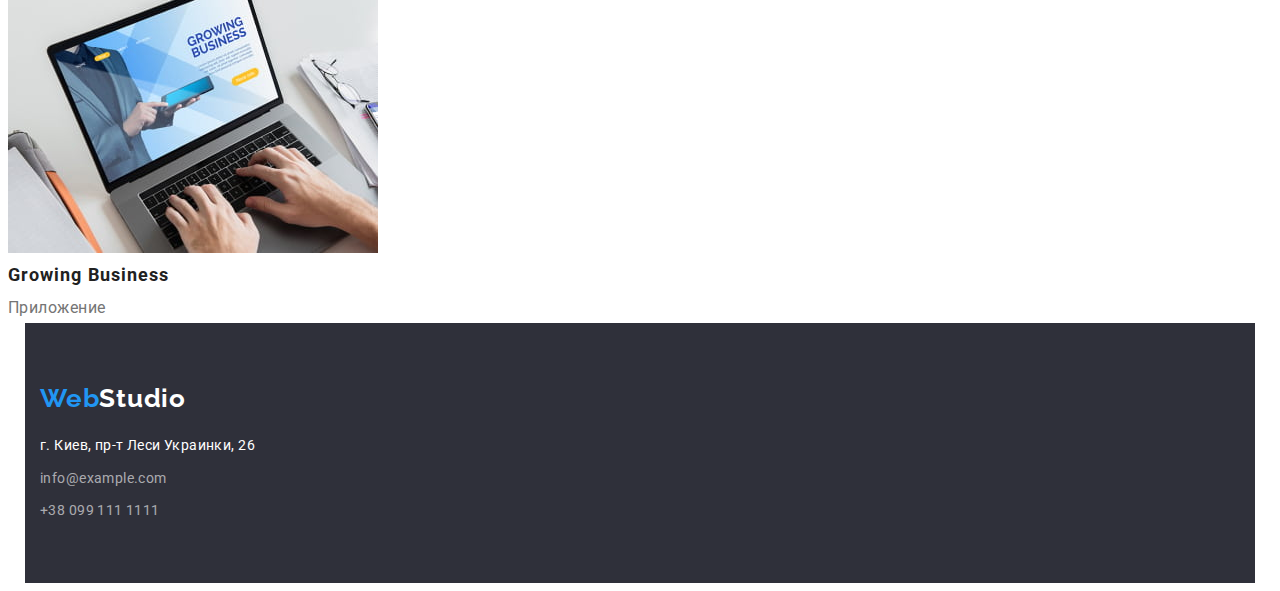
==== commit 5aba04dd: "main-page-positioning" ====
--- a/portfolio.html
+++ b/portfolio.html
@@ -110,19 +110,19 @@
 
     </main>
 
-    <footer class="footer">
+    <footer class="footer container">
         <a class="link logo logo-footer" href="" lang="en"><span class="web">Web</span>Studio</a>
         <address class="footer-contacts">
             <ul class="list list-footer">
                 <li class="list-footer-item"><a class="link footer-address-link"
-                    href="https://goo.gl/maps/6n3pDnKZSii65f8L8" target="_blank" rel="noreferrer noopener">
+                        href="https://goo.gl/maps/6n3pDnKZSii65f8L8" target="_blank" rel="noreferrer noopener">
                         г. Киев, пр-т Леси Украинки, 26</a>
                 </li>
                 <li class="list-footer-item"><a class="link footer-contacts-link"
-                    href="mailto:info@example.com">info@example.com</a>
+                        href="mailto:info@example.com">info@example.com</a>
                 </li>
-                <li class="list-footer-item"><a class="link footer-contacts-link" 
-                    href="tel:+380991111111">+38 099 111 1111</a>
+                <li class="list-footer-item"><a class="link footer-contacts-link" href="tel:+380991111111">+38 099 111
+                        1111</a>
                 </li>
             </ul>
         </address>
--- a/css/styles.css
+++ b/css/styles.css
@@ -120,6 +120,14 @@
   color: var(--accent-color);
 }
 
+/*------------main---section-hero-------------*/
+
+.hero {
+  padding-top: 200px;
+  padding-bottom: 200px;
+  text-align: center;
+}
+
 .hero,
 .footer {
   background-color: #2f303a;
@@ -129,22 +137,44 @@
   font-weight: 900;
   font-size: 44px;
   line-height: 1.36;
-  text-align: center;
   letter-spacing: 0.06em;
   text-transform: uppercase;
   color: var(--darkbg-text-color);
 }
+
 .order-service {
+  margin-top: 30px;
+  padding: 10px 32px;
+  border: 0px;
+  border-radius: 4px;
   font-weight: 700;
   font-size: 16px;
   line-height: 1.87;
-  display: flex;
-  align-items: center;
-  text-align: center;
   letter-spacing: 0.06em;
   background: var(--accent-color);
   color: #ffffff;
 }
+
+/*-----------main---section-features-------------*/
+
+.features {
+  padding-top: 94px;
+  padding-bottom: 94px;
+}
+
+.list-features {
+  display: flex;
+  margin-right: -30px;
+}
+
+.list-features-item {
+  flex-basis: calc(100% / 4 - 30px);
+}
+
+.list-features-item {
+  margin-right: 30px;
+}
+
 .list-features-title {
   font-weight: 700;
   font-size: 14px;
@@ -153,35 +183,76 @@
   text-transform: uppercase;
   color: var(--main-title-color);
 }
+
 .list-features-text {
+  margin-top: 10px;
   font-weight: 400;
   font-size: 14px;
   line-height: 1.71;
   letter-spacing: 0.03em;
   color: var(--main-text-color);
 }
+
+/*-----------main---sections---activities & ourteam------------*/
+
+.activities {
+  padding-bottom: 94px;
+}
+
+.list-activities {
+  display: flex;
+  margin-right: -30px;
+}
+
+.list-activities-item {
+  flex-basis: calc(100% / 3 - 30px);
+  margin-right: 30px;
+}
+
 .activities-title,
 .ourteam-title {
+  margin-bottom: 50px;
+  text-align: center;
   font-weight: 700;
   font-size: 36px;
   line-height: 1.16;
+  letter-spacing: 0.03em;
+  color: var(--main-title-color);
+}
+
+.ourteam {
+  padding-top: 94px;
+  padding-bottom: 94px;
+}
+
+.list-ourteam {
+  display: flex;
+  margin-right: -30px;
+}
+
+.list-ourteam-item {
+  flex-basis: calc(100% / 4 - 30px);
+  margin-right: 30px;
+  padding-bottom: 30px;
   text-align: center;
-  letter-spacing: 0.03em;
-  color: var(--main-title-color);
-}
+  box-shadow: 0px 1px 3px rgba(0, 0, 0, 0.12), 0px 1px 1px rgba(0, 0, 0, 0.14),
+    0px 2px 1px rgba(0, 0, 0, 0.2);
+  border-radius: 4px;
+}
+
 .ourteam-name {
+  margin-top: 30px;
   font-weight: 500;
   font-size: 16px;
   line-height: 1.18;
-  text-align: center;
   letter-spacing: 0.03em;
   color: var(--main-title-color);
 }
 .ourteam-profession {
+  margin-top: 10px;
   font-weight: 400;
   font-size: 16px;
   line-height: 1.18;
-  text-align: center;
   letter-spacing: 0.03em;
   color: var(--main-text-color);
 }
@@ -219,16 +290,27 @@
 
 /*------------footer-styles--------*/
 
+.footer {
+  padding-top: 60px;
+  padding-bottom: 60px;
+}
+
 .logo-footer {
   color: var(--logo-studio-footer-color);
 }
 .footer-contacts {
+  margin-top: 20px;
   font-style: normal;
   font-weight: 400;
   font-size: 14px;
   line-height: 1.71;
   letter-spacing: 0.03em;
 }
+
+.list-footer-item:not(:first-child) {
+  margin-top: 9px;
+}
+
 .footer-address-link {
   color: var(--darkbg-text-color);
 }
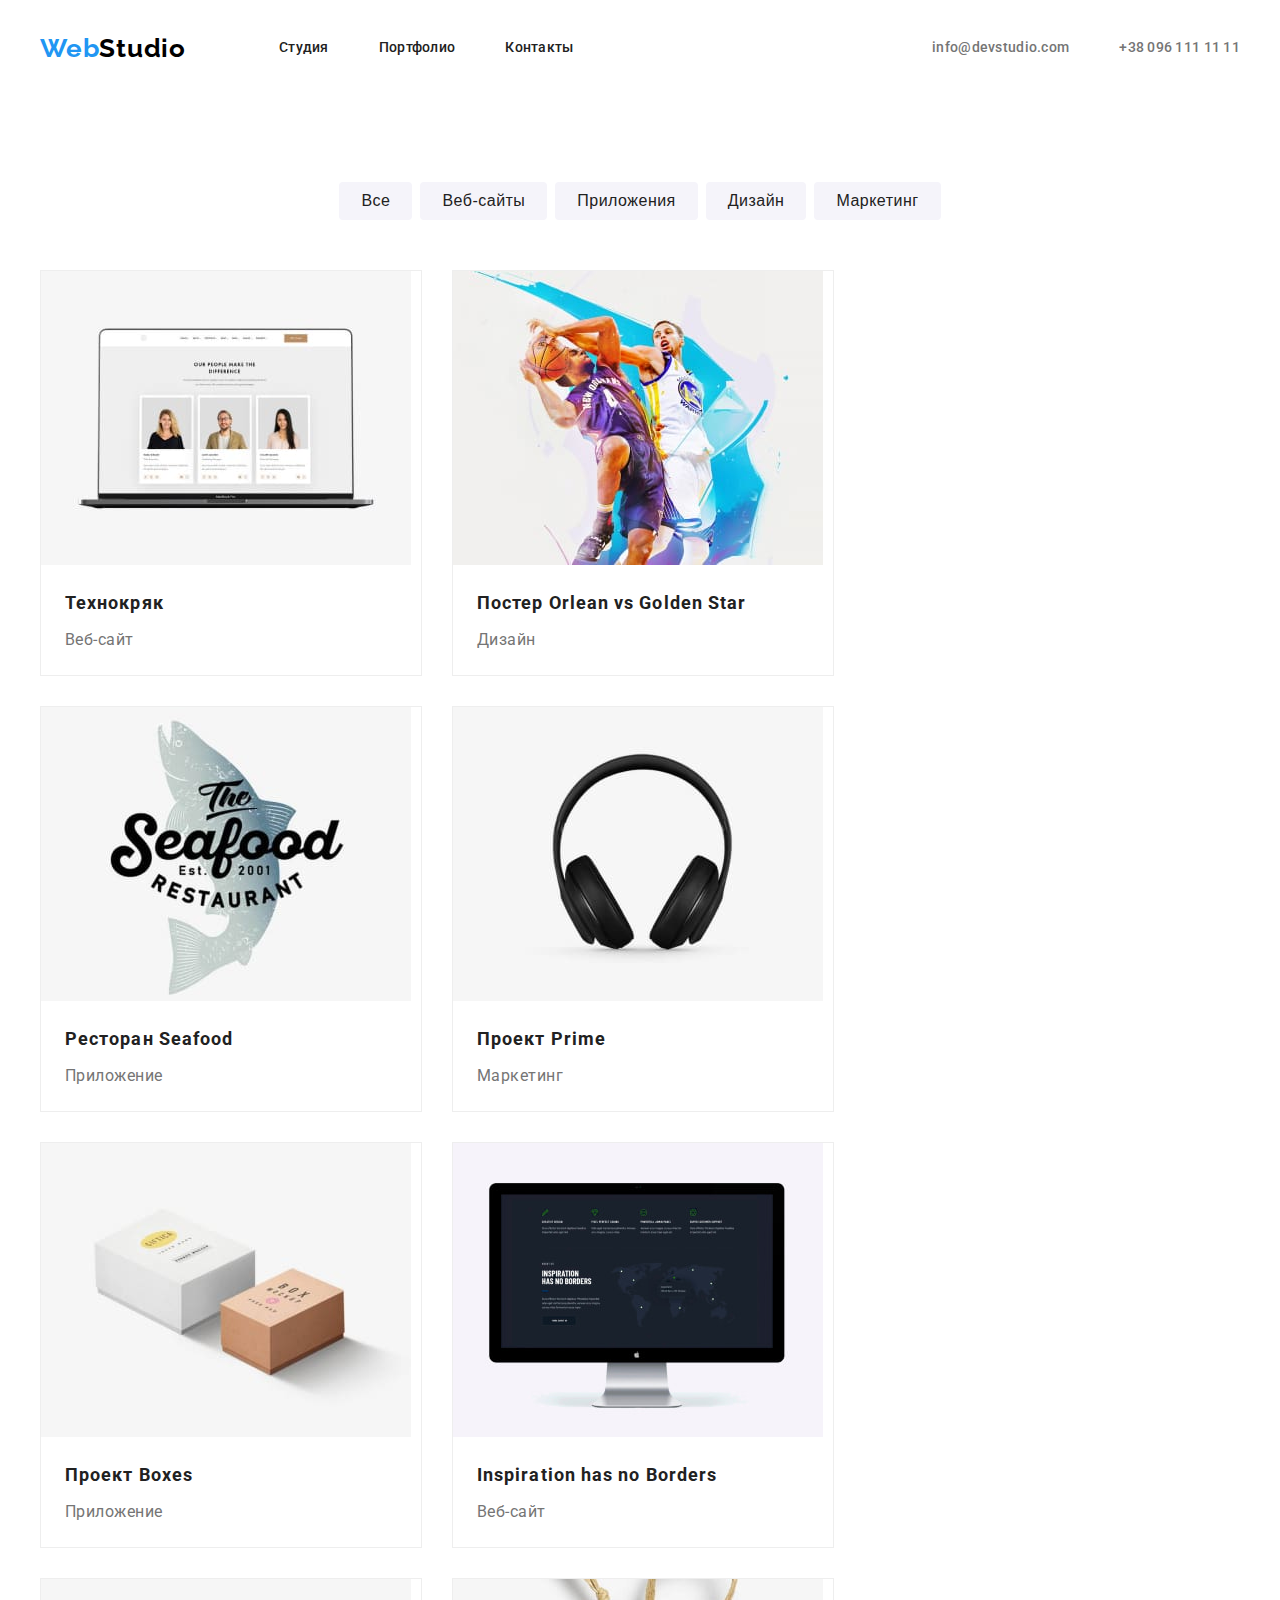
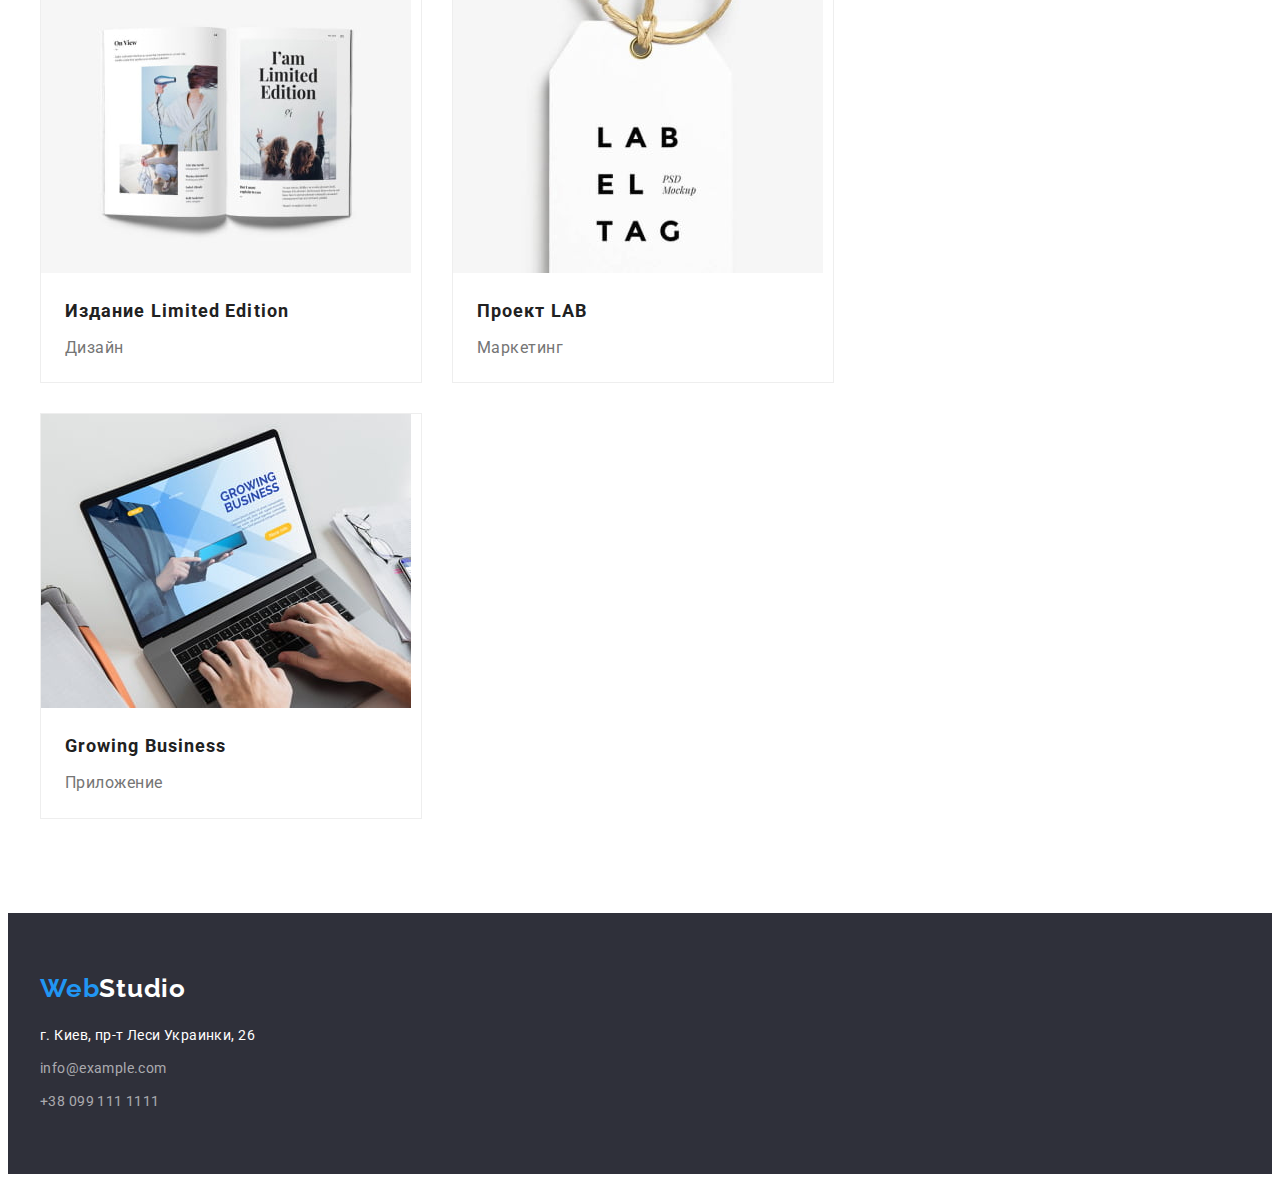
==== commit 82d2cff7: "portfolio-page-positioning" ====
--- a/portfolio.html
+++ b/portfolio.html
@@ -39,93 +39,139 @@
 
     <main>
         <section class="portfolio">
-            <h2 style="display:none">Портфолио вебстудии</h2>
-            <ul class="list list-portfolio-btn">
-                <li class="list-portfolio-btn-item"><button class="portfolio-button" type="button">Все</button></li>
-                <li class="list-portfolio-btn-item"><button class="portfolio-button" type="button">Веб-сайты</button></li>
-                <li class="list-portfolio-btn-item"><button class="portfolio-button" type="button">Приложения</button></li>
-                <li class="list-portfolio-btn-item"><button class="portfolio-button" type="button">Дизайн</button></li>
-                <li class="list-portfolio-btn-item"><button class="portfolio-button" type="button">Маркетинг</button></li>
-            </ul>       
-            
-            <ul class="list list-portfolio-works">
-                <li class="list-portfolio-works-item">
-                    <img src="./images/secondpageportfolio/img1opt.jpg" alt="Ноутбук, на его экране три визитки с фото: 
-                                    две девушки и один парень" 
-                        width="370" height="294">
-                    <h3 class="portfolio-works-title">Технокряк</h3>
-                    <p class="portfolio-works">Веб-сайт</p>
-                </li>
-                <li class="list-portfolio-works-item">
-                    <img src="./images/secondpageportfolio/img2opt.jpg" alt="Два баскетболиста сражаются за мяч" 
-                        width="370" height="294">
-                    <h3 class="portfolio-works-title">Постер <span lang="en">Orlean vs Golden Star</span></h3>
-                    <p class="portfolio-works">Дизайн</p>
-                </li>
-                <li class="list-portfolio-works-item">
-                    <img src="./images/secondpageportfolio/img3opt.jpg" alt="Логотип ресторана в виде рыбы с названием ресторана" 
-                        width="370" height="294">
-                    <h3 class="portfolio-works-title">Ресторан <span lang="en">Seafood</span></h3>
-                    <p class="portfolio-works">Приложение</p>
-                </li>
-                <li class="list-portfolio-works-item">
-                    <img src="./images/secondpageportfolio/img4opt.jpg" alt="Черные полноразмерные наушники" 
-                        width="370" height="294">
-                    <h3 class="portfolio-works-title">Проект <span lang="en">Prime</span></h3>
-                    <p class="portfolio-works">Маркетинг</p>
-                </li>
-                <li class="list-portfolio-works-item">
-                    <img src="./images/secondpageportfolio/img5opt.jpg" alt="Две коробки розового и белого цвета" 
-                        width="370" height="294">
-                    <h3 class="portfolio-works-title">Проект <span lang="en">Boxes</span></h3>
-                    <p class="portfolio-works">Приложение</p>
-                </li>
-                <li class="list-portfolio-works-item">
-                    <img src="./images/secondpageportfolio/img6opt.jpg" alt="Экран компьютера, на котором несколко статей и карта мира" 
-                        width="370" height="294">
-                    <h3 class="portfolio-works-title" lang="en">Inspiration has no Borders</h3>
-                    <p class="portfolio-works">Веб-сайт</p>
-                </li>
-                <li class="list-portfolio-works-item">
-                    <img src="./images/secondpageportfolio/img7opt.jpg" alt="Разворот журнала со статьей и фото" 
-                        width="370" height="294">
-                    <h3 class="portfolio-works-title">Издание <span lang="en">Limited Edition</span></h3>
-                    <p class="portfolio-works">Дизайн</p>
-                </li>
-                <li class="list-portfolio-works-item">
-                    <img src="./images/secondpageportfolio/img8opt.jpg" alt="Белая этикетка на веревке с названием проекта" 
-                        width="370" height="294">
-                    <h3 class="portfolio-works-title">Проект <span lang="en">LAB</span></h3>
-                    <p class="portfolio-works">Маркетинг</p>
-                </li>
-                <li class="list-portfolio-works-item">
-                    <img src="./images/secondpageportfolio/img9opt.jpg" alt="Руки человека, работающего на ноутбуке, 
-                                    на экране которого название приложения" 
-                        width="370" height="294">
-                    <h3 class="portfolio-works-title" lang="en">Growing Business</h3>
-                    <p class="portfolio-works">Приложение</p>
-                </li>
-            </ul>
+            <div class="container">
+                <h2 style="display:none">Портфолио вебстудии</h2>
+                <ul class="list list-portfolio-btn">
+                    <li class="list-portfolio-btn-item"><button class="portfolio-button" type="button">Все</button></li>
+                    <li class="list-portfolio-btn-item"><button class="portfolio-button" type="button">Веб-сайты</button></li>
+                    <li class="list-portfolio-btn-item"><button class="portfolio-button" type="button">Приложения</button></li>
+                    <li class="list-portfolio-btn-item"><button class="portfolio-button" type="button">Дизайн</button></li>
+                    <li class="list-portfolio-btn-item"><button class="portfolio-button" type="button">Маркетинг</button></li>
+                </ul>       
+                
+                <ul class="list list-portfolio-works">
+                    <li class="list-portfolio-works-item">
+                        <div class="card-thumb">
+                            <img src="./images/secondpageportfolio/img1opt.jpg"
+                                alt="Ноутбук, на его экране три визитки с фото: две девушки и один парень">
+                        </div>
+                        <div class="card-text">
+                            <h3 class="portfolio-works-title">Технокряк</h3>
+                            <p class="portfolio-works">Веб-сайт</p>
+                        </div>
+                    </li>
+
+                    <li class="list-portfolio-works-item">
+                        <div class="card-thumb">
+                            <img src="./images/secondpageportfolio/img2opt.jpg" 
+                            alt="Два баскетболиста сражаются за мяч">
+                        </div>
+                        <div class="card-text">
+                            <h3 class="portfolio-works-title">Постер <span lang="en">Orlean vs Golden Star</span></h3>
+                            <p class="portfolio-works">Дизайн</p>
+                        </div>
+                    </li>
+
+                    <li class="list-portfolio-works-item">
+                        <div class="card-thumb">
+                            <img src="./images/secondpageportfolio/img3opt.jpg" 
+                            alt="Логотип ресторана в виде рыбы с названием ресторана">
+                        </div>
+                        <div class="card-text">
+                            <h3 class="portfolio-works-title">Ресторан <span lang="en">Seafood</span></h3>
+                            <p class="portfolio-works">Приложение</p>
+                        </div>
+                    </li>
+
+                    <li class="list-portfolio-works-item">
+                        <div class="card-thumb">
+                            <img src="./images/secondpageportfolio/img4opt.jpg" 
+                            alt="Черные полноразмерные наушники">
+                        </div>
+                        <div class="card-text">
+                            <h3 class="portfolio-works-title">Проект <span lang="en">Prime</span></h3>
+                            <p class="portfolio-works">Маркетинг</p>
+                        </div>
+                    </li>
+
+                    <li class="list-portfolio-works-item">
+                        <div class="card-thumb">
+                            <img src="./images/secondpageportfolio/img5opt.jpg" 
+                            alt="Две коробки розового и белого цвета">
+                        </div>
+                        <div class="card-text">
+                            <h3 class="portfolio-works-title">Проект <span lang="en">Boxes</span></h3>
+                            <p class="portfolio-works">Приложение</p>
+                        </div>
+                    </li>
+
+                    <li class="list-portfolio-works-item">
+                        <div class="card-thumb">
+                            <img src="./images/secondpageportfolio/img6opt.jpg" 
+                            alt="Экран компьютера, на котором несколко статей и карта мира">
+                        </div>
+                        <div class="card-text">
+                            <h3 class="portfolio-works-title" lang="en">Inspiration has no Borders</h3>
+                            <p class="portfolio-works">Веб-сайт</p>
+                        </div>
+                    </li>
+
+                    <li class="list-portfolio-works-item">
+                        <div class="card-thumb">
+                            <img src="./images/secondpageportfolio/img7opt.jpg" 
+                            alt="Разворот журнала со статьей и фото">
+                        </div>
+                        <div class="card-text">
+                            <h3 class="portfolio-works-title">Издание <span lang="en">Limited Edition</span></h3>
+                            <p class="portfolio-works">Дизайн</p>
+                        </div>
+                    </li>
+
+                    <li class="list-portfolio-works-item">
+                        <div class="card-thumb">
+                            <img src="./images/secondpageportfolio/img8opt.jpg" 
+                            alt="Белая этикетка на веревке с названием проекта">
+                        </div>
+                        <div class="card-text">
+                            <h3 class="portfolio-works-title">Проект <span lang="en">LAB</span></h3>
+                            <p class="portfolio-works">Маркетинг</p>
+                        </div>
+                    </li>
+
+                    <li class="list-portfolio-works-item">
+                        <div class="card-thumb">
+                            <img src="./images/secondpageportfolio/img9opt.jpg"
+                                alt="Руки человека, работающего на ноутбуке, на экране которого название приложения">
+                        </div>
+                        <div class="card-text">
+                            <h3 class="portfolio-works-title" lang="en">Growing Business</h3>
+                            <p class="portfolio-works">Приложение</p>
+                        </div>
+                    </li>
+                </ul>
+            </div>
         </section>
 
     </main>
 
-    <footer class="footer container">
-        <a class="link logo logo-footer" href="" lang="en"><span class="web">Web</span>Studio</a>
-        <address class="footer-contacts">
-            <ul class="list list-footer">
-                <li class="list-footer-item"><a class="link footer-address-link"
-                        href="https://goo.gl/maps/6n3pDnKZSii65f8L8" target="_blank" rel="noreferrer noopener">
-                        г. Киев, пр-т Леси Украинки, 26</a>
-                </li>
-                <li class="list-footer-item"><a class="link footer-contacts-link"
-                        href="mailto:info@example.com">info@example.com</a>
-                </li>
-                <li class="list-footer-item"><a class="link footer-contacts-link" href="tel:+380991111111">+38 099 111
-                        1111</a>
-                </li>
-            </ul>
-        </address>
+    <footer class="footer">
+        <div class="container">
+            <a class="link logo logo-footer" href="" lang="en"><span class="web">Web</span>Studio</a>
+            <address class="footer-contacts">
+                <ul class="list list-footer">
+                    <li class="list-footer-item"><a class="link footer-address-link"
+                            href="https://goo.gl/maps/6n3pDnKZSii65f8L8" target="_blank" rel="noreferrer noopener">
+                            г. Киев, пр-т Леси Украинки, 26</a>
+                    </li>
+                    <li class="list-footer-item"><a class="link footer-contacts-link"
+                            href="mailto:info@example.com">info@example.com</a>
+                    </li>
+                    <li class="list-footer-item"><a class="link footer-contacts-link" href="tel:+380991111111">+38 099 111
+                            1111</a>
+                    </li>
+                </ul>
+            </address>
+        </div>
     </footer>
     
     </body>
--- a/css/styles.css
+++ b/css/styles.css
@@ -30,6 +30,12 @@
   padding-left: 0;
 }
 
+img {
+  display: block;
+  max-width: 100%;
+  height: auto;
+}
+
 .link {
   text-decoration: none;
 }
@@ -248,6 +254,7 @@
   letter-spacing: 0.03em;
   color: var(--main-title-color);
 }
+
 .ourteam-profession {
   margin-top: 10px;
   font-weight: 400;
@@ -259,20 +266,57 @@
 
 /*-------portfolio-page-------- */
 
+.portfolio {
+  padding-top: 94px;
+  padding-bottom: 94px;
+}
+
+.list-portfolio-btn {
+  display: flex;
+  justify-content: center;
+}
+
+.list-portfolio-btn-item:not(:last-child) {
+  margin-right: 8px;
+}
+
 .portfolio-button {
+  padding: 6px 22px;
   font-weight: 500;
   font-size: 16px;
   line-height: 1.62;
-  text-align: center;
   letter-spacing: 0.03em;
   color: var(--main-title-color);
   background-color: var(--button-bg-color);
-}
+  border: 0px;
+  border-radius: 4px;
+}
+
 .portfolio-button:hover,
 .portfolio-button:focus {
   background-color: var(--accent-color);
   color: var(--darkbg-text-color);
 }
+
+.list-portfolio-works {
+  display: flex;
+  flex-wrap: wrap;
+  margin-top: 50px;
+  margin-right: -30px;
+  margin-bottom: -30px;
+}
+
+.list-portfolio-works-item {
+  flex-basis: calc(100% / 3 - 30px);
+  margin-right: 30px;
+  margin-bottom: 30px;
+  border: 1px solid #eeeeee;
+}
+
+.card-text {
+  padding: 20px 24px;
+}
+
 .portfolio-works-title {
   font-weight: 700;
   font-size: 18px;
@@ -280,7 +324,9 @@
   letter-spacing: 0.06em;
   color: var(--main-title-color);
 }
+
 .portfolio-works {
+  margin-top: 4px;
   font-weight: 400;
   font-size: 16px;
   line-height: 1.87;
@@ -298,6 +344,7 @@
 .logo-footer {
   color: var(--logo-studio-footer-color);
 }
+
 .footer-contacts {
   margin-top: 20px;
   font-style: normal;
